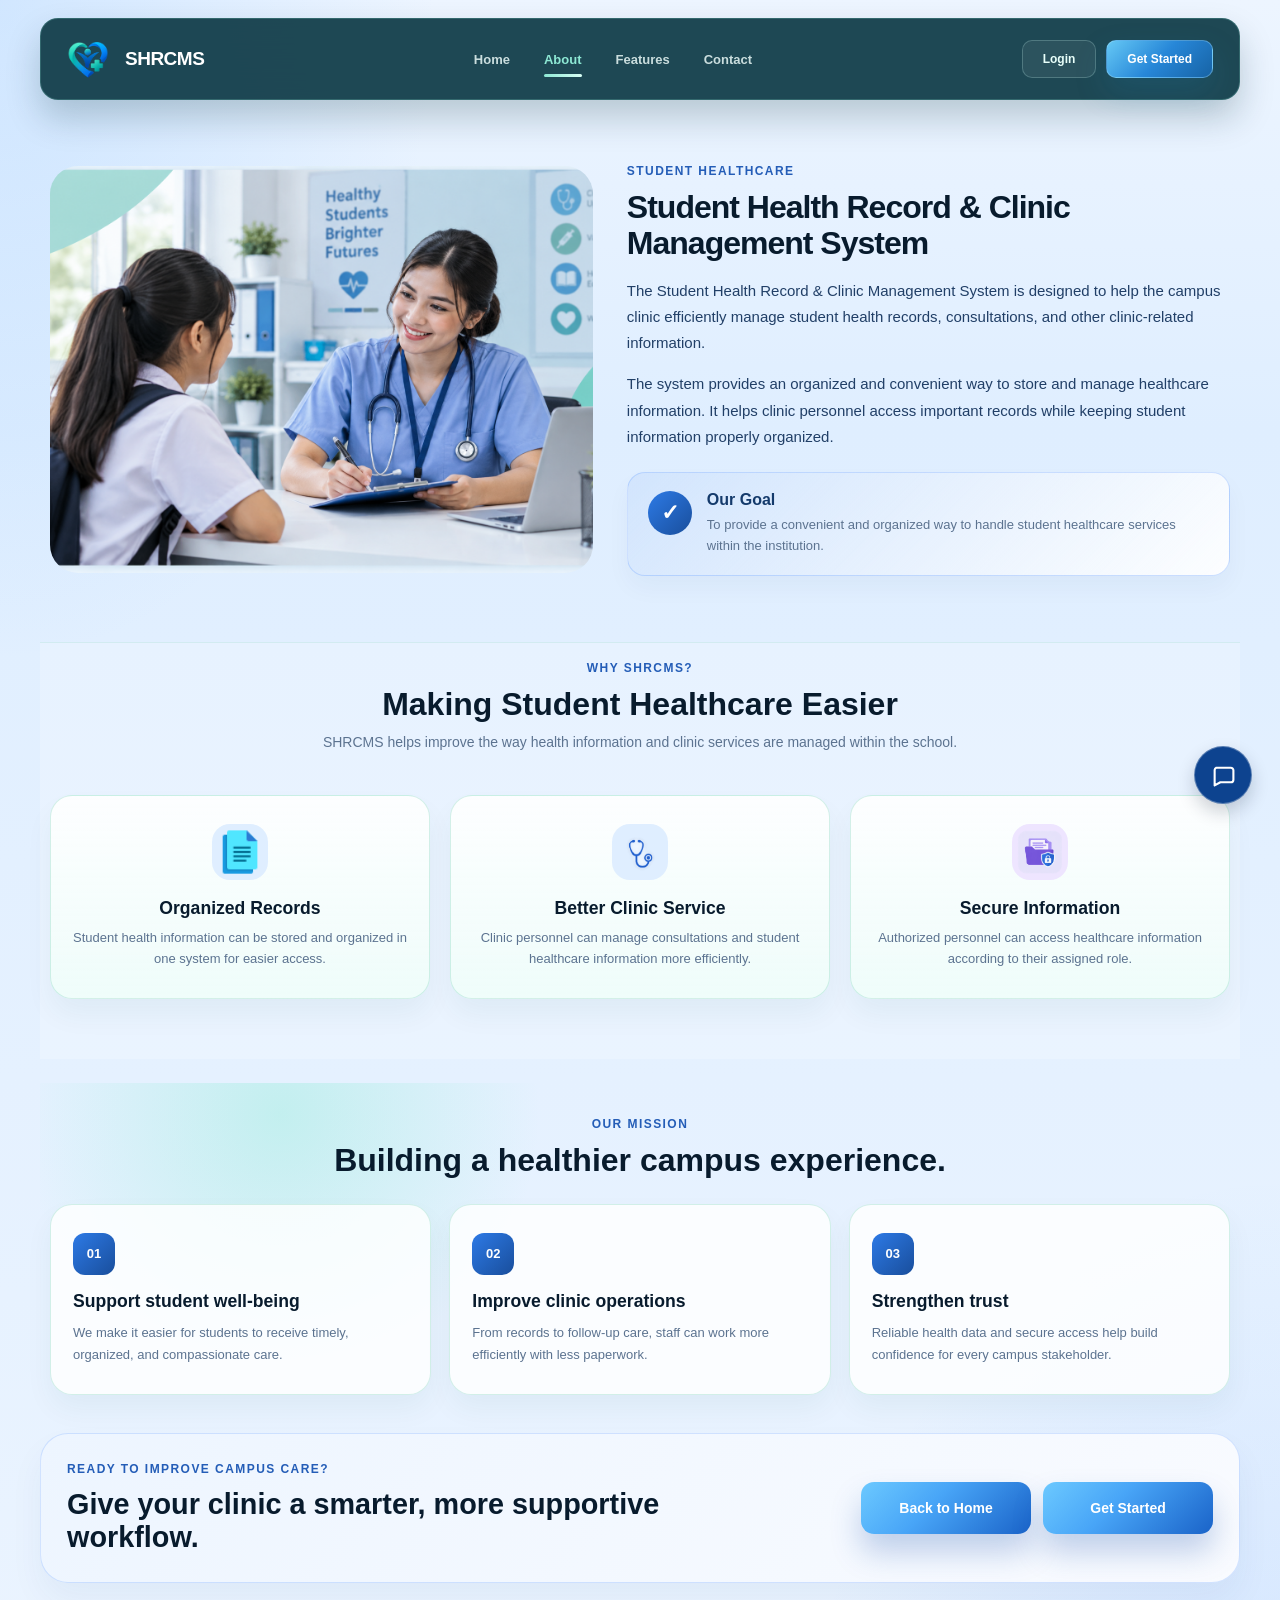
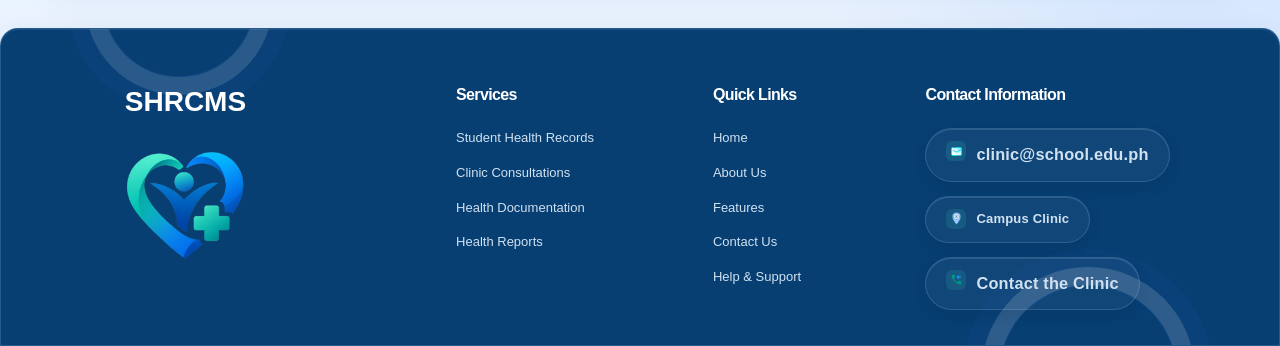
==== html/about.html @ 75ec3ccc "checking" ====
<!DOCTYPE html>
<html lang="en">

<head>
    <meta charset="UTF-8">
    <meta name="viewport" content="width=device-width, initial-scale=1.0">

    <title>About - SHRCMS</title>

    <link rel="stylesheet" href="../css/style.css">
</head>

<body>

    <!-- ================= NAVIGATION ================= -->

    <header class="navbar">

        <div class="logo-area">

            <img src="../image/logo2.png" alt="SHRCMS Logo" class="brand-logo">

            <div class="logo-text">
                <h2>SHRCMS</h2>
            </div>

        </div>


        <nav>

            <a href="index.html">
                Home
            </a>

            <a href="about.html" class="active">
                About
            </a>

            <a href="features.html">
                Features
            </a>

            <a href="contact.html">
                Contact
            </a>

        </nav>


        <div class="nav-buttons">

            <a href="../php/login.php" class="login-btn">Login</a>
            <a href="features.html" class="start-btn">Get Started</a>

        </div>

    </header>


    <!-- ================= ABOUT SECTION ================= -->

    <main class="about-page">

        <!-- ================= ABOUT CONTENT ================= -->

        <section class="about-content">

            <!-- LEFT IMAGE -->

            <div class="about-image">
                <img src="../image/nurse-student.png" alt="Nurse assisting a student">
            </div>


            <!-- RIGHT CONTENT -->

            <div class="about-text">

                <p class="section-label">
                    STUDENT HEALTHCARE
                </p>

                <h2>
                    Student Health Record &
                    Clinic Management System
                </h2>

                <p>
                    The Student Health Record & Clinic Management
                    System is designed to help the campus clinic
                    efficiently manage student health records,
                    consultations, and other
                    clinic-related information.
                </p>

                <p>
                    The system provides an organized and convenient
                    way to store and manage healthcare information.
                    It helps clinic personnel access important
                    records while keeping student information
                    properly organized.
                </p>


                <!-- OUR GOAL -->

                <div class="goal-box">

                    <div class="goal-icon">
                        ✓
                    </div>

                    <div>

                        <h3>
                            Our Goal
                        </h3>

                        <p>
                            To provide a convenient and organized
                            way to handle student healthcare
                            services within the institution.
                        </p>

                    </div>

                </div>

            </div>

        </section>


        <!-- ================= PURPOSE ================= -->

        <section class="purpose-section">

            <div class="purpose-heading">

                <p class="section-label">
                    WHY SHRCMS?
                </p>

                <h2>
                    Making Student Healthcare Easier
                </h2>

                <p>
                    SHRCMS helps improve the way health information
                    and clinic services are managed within the school.
                </p>

            </div>


            <div class="purpose-cards">

                <div class="purpose-card">

                   <div class="purpose-icon green">
    <img src="../image/organized-records.png" alt="Organized Records">
</div>

                    <h3>
                        Organized Records
                    </h3>

                    <p>
                        Student health information can be stored
                        and organized in one system for easier access.
                    </p>

                </div>


                <div class="purpose-card">

                   <div class="purpose-icon blue">
    <img src="../image/stethoscope.png" alt="Stethoscope Icon">
</div>

                    <h3>
                        Better Clinic Service
                    </h3>

                    <p>
                        Clinic personnel can manage consultations
                        and student healthcare information more efficiently.
                    </p>

                </div>


                <div class="purpose-card">

                    <div class="purpose-icon purple">
    <img src="../image/secure-information.png" alt="Secure Information">
</div>

                    <h3>
                        Secure Information
                    </h3>

                    <p>
                        Authorized personnel can access healthcare
                        information according to their assigned role.
                    </p>

                </div>

            </div>

        </section>

        <section class="mission-section">

            <div class="mission-heading">
                <p class="section-label">OUR MISSION</p>
                <h2>Building a healthier campus experience.</h2>
            </div>

            <div class="mission-grid">
                <div class="mission-item">
                    <span>01</span>
                    <h3>Support student well-being</h3>
                    <p>We make it easier for students to receive timely, organized, and compassionate care.</p>
                </div>

                <div class="mission-item">
                    <span>02</span>
                    <h3>Improve clinic operations</h3>
                    <p>From records to follow-up care, staff can work more efficiently with less paperwork.</p>
                </div>

                <div class="mission-item">
                    <span>03</span>
                    <h3>Strengthen trust</h3>
                    <p>Reliable health data and secure access help build confidence for every campus stakeholder.</p>
                </div>
            </div>

        </section>

        <section class="cta-banner">
            <div class="cta-content">
                <p class="section-label">Ready to improve campus care?</p>
                <h2>Give your clinic a smarter, more supportive workflow.</h2>
            </div>

            <div class="cta-actions">
                <a href="index.html" class="primary-btn">Back to Home</a>
                <a href="#" class="primary-btn">Get Started</a>
            </div>
        </section>

    </main>


    <!-- ================= FOOTER ================= -->

    <footer class="site-footer" id="footer">

        <div class="footer-inner">


            <!-- LOGO AND TITLE -->
            <!-- LOGO AND TITLE -->
            <div class="footer-brand">
                <a href="index.html" class="footer-brand-title">
                    <span class="footer-brand-text">
                        <strong>SHRCMS</strong>
                    </span>

                    <img src="../image/logo2.png" alt="SHRCMS Logo" class="footer-brand-logo">
                </a>
            </div>


            <!-- SERVICES -->
            <div class="footer-column">
                <h3>Services</h3>
                <a href="features.html">Student Health Records</a>
                <a href="features.html">Clinic Consultations</a>
                <a href="features.html">Health Documentation</a>
                <a href="features.html">Health Reports</a>
            </div>

            <!-- QUICK LINKS -->
            <div class="footer-column">
                <h3>Quick Links</h3>
                <a href="index.html">Home</a>
                <a href="about.html">About Us</a>
                <a href="features.html">Features</a>
                <a href="contact.html">Contact Us</a>
                <a href="contact.html">Help &amp; Support</a>
            </div>

            <!-- CONTACT INFORMATION -->
            <div class="footer-column footer-contact">
                <h3>Contact Information</h3>

                <p>
                    <span class="footer-contact-icon">
                <img src="../image/email.png" alt="">
            </span>
                    <a href="mailto:clinic@school.edu.ph">
                        clinic@school.edu.ph
                    </a>
                </p>

                <p>
                    <span class="footer-contact-icon">
                <img src="../image/location (2).png" alt="">
            </span>
                    <span>Campus Clinic</span>
                </p>

                <p>
                    <span class="footer-contact-icon">
                <img src="../image/contact.png" alt="">
            </span>
                    <a href="contact.html">Contact the Clinic</a>
                </p>
            </div>

        </div>

    </footer>

    <button class="back-to-top" type="button" aria-label="Back to top" aria-hidden="true" tabindex="-1">
        ↑
    </button>
    <div class="social-float">
        <div class="social-links" id="social-links" aria-hidden="true">
            <a href="https://www.facebook.com/rayj.aledo.1" target="_blank" rel="noopener noreferrer"
                aria-label="Facebook" tabindex="-1">
                <svg viewBox="0 0 24 24" aria-hidden="true"><path d="M13.4 21v-8h2.7l.4-3.1h-3.1v-2c0-.9.3-1.5 1.6-1.5h1.7V3.6c-.3 0-1.3-.1-2.4-.1-2.4 0-4.1 1.5-4.1 4.2v2.3H7.5V13h2.7v8h3.2Z"/></svg>
            </a>
            <a href="https://www.instagram.com/ray_xxyz09/" target="_blank" rel="noopener noreferrer"
                aria-label="Instagram" tabindex="-1">
                <svg viewBox="0 0 24 24" aria-hidden="true"><rect x="3.5" y="3.5" width="17" height="17" rx="5"/><circle cx="12" cy="12" r="4"/><circle class="social-icon-dot" cx="17.7" cy="6.7" r="1"/></svg>
            </a>
            <a href="mailto:rayjaledo60@gmail.com" aria-label="Email" tabindex="-1">
                <svg viewBox="0 0 24 24" aria-hidden="true"><rect x="3" y="5" width="18" height="14" rx="2"/><path d="m4 7 8 6 8-6"/></svg>
            </a>
        </div>
        <button class="social-toggle" type="button" aria-label="Open social links" aria-expanded="false"
            aria-controls="social-links">
            <svg class="social-chat-icon" viewBox="0 0 24 24" aria-hidden="true"><path d="M5 4.5h14a2.5 2.5 0 0 1 2.5 2.5v9a2.5 2.5 0 0 1-2.5 2.5H9l-5.5 3v-15A2.5 2.5 0 0 1 5 4.5Z"/></svg>
            <svg class="social-close-icon" viewBox="0 0 24 24" aria-hidden="true"><path d="m6 6 12 12M18 6 6 18"/></svg>
        </button>
    </div>
    <script src="../js/back-to-top.js" defer></script>

</body>

</html>
---- css/style.css ----
:root {
    --emerald-900: #081b2d;
    --emerald-800: #102f4f;
    --emerald-700: #1b4b87;
    --emerald-600: #2d6fe8;
    --emerald-500: #66b2ff;
    --emerald-100: #edf7ff;
    --emerald-50: #f7fbff;
    --tea-100: #dfeeff;
    --mint-100: #d9eeff;
    --white: #ffffff;
    --soft: #eef7ff;
    --text: #213f67;
    --muted: #5c7390;
    --shadow: 0 28px 70px rgba(7, 18, 32, 0.18);
}

* {
    margin: 0;
    padding: 0;
    box-sizing: border-box;
}

html {
    scroll-behavior: smooth;
}

body {
    font-family: Arial, Helvetica, sans-serif;
    background:
        radial-gradient(ellipse at top left, rgba(120, 185, 255, 0.24), transparent 24%),
        radial-gradient(ellipse at bottom right, rgba(64, 140, 255, 0.18), transparent 28%),
        linear-gradient(180deg, #edf5ff 0%, #dfeeff 22%, #edf5ff 100%);
    color: var(--emerald-900);
}

img {
    max-width: 100%;
    display: block;
}

a {
    text-decoration: none;
}

/* =========================================
   NAVIGATION BAR
========================================= */


.navbar {
    width: min(1200px, calc(100% - 36px));
    height: 82px;
    margin: 18px auto 0;
    display: flex;
    align-items: center;
    justify-content: space-between;
    padding: 0 26px 0 22px;

    /* Updated deep teal header */
    background: rgba(18, 61, 74, 0.94);
    border: 1px solid rgba(141, 232, 212, 0.20);
    border-radius: 18px;
    box-shadow: 0 18px 34px rgba(10, 48, 57, 0.22);

    position: relative;
    z-index: 10;
    backdrop-filter: blur(18px);
}

.logo-area {
    display: flex;
    align-items: center;
    gap: 12px;
}

.logo-icon {
    width: 50px;
    height: 50px;
    object-fit: contain;
    display: block;
    flex-shrink: 0;
    background: transparent;
    border: none;
}

.logo-text h2 {
    font-size: 19px;
    color: var(--white);
    letter-spacing: -0.5px;
}

.logo-text p {
    font-size: 9px;
    line-height: 1.2;
    font-weight: 700;
    color: #BDE9E5;
    letter-spacing: 0.12em;
    text-transform: uppercase;
}

nav {
    display: flex;
    align-items: center;
    gap: 34px;
}

nav a {
    position: relative;
    text-decoration: none;
    color: rgba(240, 255, 252, 0.82);
    font-size: 13px;
    font-weight: 700;
    padding: 10px 0;
    transition: color 0.2s ease;
}

nav a:hover,
nav a.active {
    color: #8DE8D4;
}

nav a.active::after {
    content: "";
    position: absolute;
    left: 0;
    bottom: 0;
    width: 100%;
    height: 3px;
    background: linear-gradient(90deg, #8DE8D4, #D8FFF5);
    border-radius: 10px;
}

.nav-buttons {
    display: flex;
    align-items: center;
    gap: 10px;
}

.login-btn,
.start-btn {
    text-decoration: none;
    padding: 11px 20px;
    border-radius: 10px;
    font-size: 12px;
    font-weight: 700;
    transition: transform 0.2s ease, box-shadow 0.2s ease;
}

.login-btn {
    color: #E8FFFA;
    background: rgba(255, 255, 255, 0.06);
    border: 1px solid rgba(189, 233, 229, 0.25);
}

.start-btn {
    color: var(--white);
    background: linear-gradient(135deg,
            #65C8F5 0%,
            #2787D8 50%,
            #1763A5 100%);
    border: 1px solid rgba(169, 230, 255, 0.35);
    box-shadow: 0 14px 30px rgba(25, 112, 155, 0.25);
}

.login-btn:hover,
.start-btn:hover,
.primary-btn:hover,
.secondary-btn:hover {
    transform: translateY(-1px);
}


/* =========================================
   HERO SECTION
========================================= */

.hero {
    max-width: 1200px;
    min-height: 480px;
    margin: 30px auto 0;
    padding: 0 10px;
    display: flex;
    align-items: stretch;
    position: relative;
    overflow: hidden;
    border-radius: 30px;
    background: linear-gradient(135deg, rgba(10, 39, 58, 0.82), rgba(38, 89, 120, 0.68));
    box-shadow: var(--shadow);
}

.hero-content {
    order: 2;
    width: 58%;
    display: flex;
    flex-direction: column;
    justify-content: center;
    padding: 52px 60px 52px 42px;
    position: relative;
    z-index: 2;
}

.hero::before {
    content: "";
    position: absolute;
    inset: 0;
    background: radial-gradient(circle at 18% 30%, rgba(120, 210, 255, 0.28), transparent 28%);
    pointer-events: none;
}

.clinic-image {
    order: 1;
    width: 42%;
    position: relative;
    display: flex;
    align-items: flex-end;
    justify-content: center;
    overflow: hidden;
    background: linear-gradient(135deg, rgba(120, 169, 255, 0.12), rgba(21, 67, 142, 0.06));
}

.welcome {
    display: inline-flex;
    align-self: flex-start;
    padding: 8px 12px;
    border-radius: 999px;
    background: rgba(127, 199, 255, 0.1);
    border: 1px solid rgba(175, 221, 255, 0.2);
    color: #eaf5ff;
    font-size: 12px;
    font-weight: 700;
    letter-spacing: 0.08em;
    text-transform: uppercase;
    margin-bottom: 14px;
}

.hero h1 {
    color: #ffffff;
    font-size: clamp(2.4rem, 3vw, 4.2rem);
    line-height: 1.02;
    letter-spacing: -1.8px;
    margin-bottom: 20px;
    font-weight: 800;
}

.hero h1 span {
    color: #72d6ff;
}

.description {
    max-width: 620px;
    font-size: 15px;
    line-height: 1.7;
    color: rgba(237, 246, 255, 0.9);
    margin-bottom: 30px;
}

.hero-buttons {
    display: flex;
    align-items: center;
    gap: 16px;
    flex-wrap: wrap;
}

.primary-btn,
.secondary-btn {
    display: inline-flex;
    align-items: center;
    justify-content: center;
    text-decoration: none;
    border-radius: 13px;
    font-size: 14px;
    font-weight: 800;
    transition: transform 0.2s ease, box-shadow 0.2s ease;
}

.primary-btn {
    min-width: 170px;
    min-height: 52px;
    background: linear-gradient(135deg, #6cc9ff 0%, #48a5f7 42%, #1a63c8 100%);
    color: var(--white);
    box-shadow: 0 18px 30px rgba(22, 78, 172, 0.25);
    padding: 0 22px;
}

.call-icon {
    margin-right: 10px;
    font-size: 18px;
}

.secondary-btn {
    min-height: 52px;
    padding: 0 22px;
    color: #eaf4ff;
    background: rgba(255, 255, 255, 0.06);
    border: 1px solid rgba(170, 214, 255, 0.28);
    box-shadow: inset 0 1px 0 rgba(255, 255, 255, 0.06);
}

.clinic-image::before {
    content: "";
    position: absolute;
    inset: 0;
    background: linear-gradient(90deg, rgba(21, 58, 78, 0.18), rgba(21, 58, 78, 0.04));
}

.clinic-image img {
    position: relative;
    z-index: 1;
    width: 110%;
    height: 100%;
    object-fit: cover;
    object-position: center center;
    filter: saturate(1.08) contrast(1.02);
    transform: scale(1.06);
    opacity: 0.92;
}

/* =========================================
   STATS PANEL
========================================= */

.stats-panel {
    max-width: 1200px;
    margin: 28px auto 0;
    display: grid;
    grid-template-columns: repeat(4, minmax(0, 1fr));
    gap: 18px;
    padding: 0 10px;
}

.stat-item {
    display: flex;
    flex-direction: column;
    align-items: center;
    justify-content: center;
    gap: 6px;
    min-height: 110px;
    padding: 18px 12px;
    background: rgba(255, 255, 255, 0.75);
    border: 1px solid rgba(120, 203, 183, 0.34);
    border-radius: 20px;
    box-shadow: 0 10px 28px rgba(8, 91, 79, 0.04);
}

.stat-item strong {
    font-size: 1.7rem;
    color: var(--emerald-900);
}

.stat-item span {
    font-size: 12px;
    color: var(--muted);
    font-weight: 700;
    letter-spacing: 0.08em;
    text-transform: uppercase;
}

/* =========================================
   QUICK FEATURES
========================================= */

.quick-features {
    max-width: 1200px;
    margin: 30px auto 0;
    min-height: 100px;
    display: flex;
    align-items: center;
    justify-content: center;
    gap: 56px;
    padding: 24px 32px;
    background: rgba(255, 255, 255, 0.76);
    box-shadow: 0 18px 32px rgba(13, 42, 76, 0.08);
    border-radius: 22px;
    border: 1px solid rgba(130, 180, 255, 0.24);
    position: relative;
    z-index: 5;
    backdrop-filter: blur(12px);
}

.quick-item {
    display: flex;
    align-items: center;
    gap: 12px;
    min-width: 170px;
}

.quick-icon {
    width: 52px;
    height: 52px;
    display: flex;
    align-items: center;
    justify-content: center;
    border-radius: 50%;
    font-size: 22px;
    box-shadow: inset 0 0 0 1px rgba(12, 123, 100, 0.06);
}

.quick-icon.green {
    background: #dfeeff;
    color: #1d5db5;
}

.quick-icon.mint {
    background: #dfeeff;
    color: #2b6fd8;
}

.quick-icon.orange {
    background: #fff0df;
    color: #f07c36;
}

.quick-icon.purple {
    background: #eee5ff;
    color: #7952d6;
}

.quick-item h3 {
    font-size: 12px;
    color: #173d6f;
    margin-bottom: 2px;
}

.quick-item p {
    font-size: 10px;
    color: #5a708c;
}

/* =========================================
   FEATURE SHOWCASE
========================================= */

.feature-showcase {
    max-width: 1200px;
    margin: 52px auto 0;
    padding: 28px 10px 0;
    display: grid;
    grid-template-columns: 1.1fr 1.7fr;
    gap: 28px;
    align-items: center;
}

.feature-intro {
    padding: 10px 14px 10px 0;
}

.small-title {
    color: #1f5fb6;
    font-size: 12px;
    font-weight: 800;
    letter-spacing: 0.1em;
    text-transform: uppercase;
    margin-bottom: 12px;
}

.feature-intro h2,
.info-section h2 {
    font-size: clamp(2rem, 2.2vw, 3rem);
    line-height: 1.08;
    color: var(--emerald-900);
    margin-bottom: 14px;
}

.feature-intro p:last-child,
.info-copy p:last-child {
    max-width: 520px;
    font-size: 14px;
    line-height: 1.7;
    color: #45607d;
}

.feature-grid {
    display: grid;
    grid-template-columns: repeat(3, minmax(0, 1fr));
    gap: 18px;
}

.feature-card {
    background: linear-gradient(180deg, rgba(255, 255, 255, 0.82), rgba(240, 247, 255, 0.88));
    border: 1px solid rgba(140, 185, 255, 0.3);
    border-radius: 22px;
    padding: 22px 18px;
    box-shadow: 0 18px 32px rgba(15, 48, 94, 0.08);
    backdrop-filter: blur(10px);
}

.feature-icon {
    width: 54px;
    height: 54px;
    display: inline-flex;
    align-items: center;
    justify-content: center;
    border-radius: 16px;
    font-size: 22px;
    font-weight: 800;
    margin-bottom: 18px;
}

.feature-icon.green {
    background: #dfeeff;
    color: #1d5db5;
}

.feature-icon.mint {
    background: #dfeeff;
    color: #2b6fd8;
}

.feature-icon.coral {
    background: #fff0df;
    color: #f07c36;
}

.feature-card h3 {
    font-size: 1.15rem;
    color: var(--emerald-900);
    margin-bottom: 8px;
}

.feature-card p {
    font-size: 13px;
    line-height: 1.6;
    color: var(--muted);
}

/* =========================================
   INFORMATION SECTION
========================================= */

.info-section {
    max-width: 1200px;
    margin: 54px auto 0;
    padding: 34px 10px 10px;
    display: grid;
    grid-template-columns: 1.1fr 0.9fr;
    gap: 24px;
    align-items: center;
    background: linear-gradient(135deg, rgba(8, 27, 45, 0.95), rgba(22, 59, 109, 0.92));
    border-radius: 28px;
    border: 1px solid rgba(143, 186, 255, 0.2);
    box-shadow: 0 22px 42px rgba(7, 26, 45, 0.18);
}

.info-copy {
    padding: 18px 16px 30px 20px;
}

.info-panel {
    display: grid;
    grid-template-columns: repeat(2, minmax(0, 1fr));
    gap: 18px;
    padding: 18px 20px 30px 0;
}

.info-card {
    display: flex;
    flex-direction: column;
    gap: 8px;
    padding: 22px 18px;
    background: rgba(255, 255, 255, 0.06);
    border: 1px solid rgba(159, 204, 255, 0.16);
    border-radius: 20px;
    box-shadow: 0 10px 24px rgba(7, 26, 45, 0.12);
}

.info-card.accent {
    background: linear-gradient(135deg, rgba(121, 192, 255, 0.12), rgba(255, 255, 255, 0.04));
}

.label {
    font-size: 11px;
    font-weight: 800;
    letter-spacing: 0.1em;
    text-transform: uppercase;
    color: var(--emerald-700);
}

.info-card strong {
    font-size: clamp(1.6rem, 2vw, 2.5rem);
    color: var(--emerald-900);
}

.info-card small {
    font-size: 12px;
    color: var(--muted);
}

/* =========================================
   FOOTER
========================================= */

footer {
    width: min(1200px, calc(100% - 36px));
    margin: 36px auto 18px;
    padding: 28px 24px;
    display: flex;
    align-items: center;
    justify-content: center;
    min-height: 116px;
    position: relative;
    isolation: isolate;
    overflow: hidden;
    background:
        radial-gradient(ellipse at 12% 0%, rgba(255, 255, 255, 0.1), transparent 38%),
        radial-gradient(ellipse at 88% 100%, rgba(108, 194, 255, 0.12), transparent 42%),
        linear-gradient(135deg, rgba(7, 26, 45, 0.96), rgba(16, 45, 79, 0.96));
    color: var(--white);
    border: 1px solid rgba(157, 198, 255, 0.2);
    border-radius: 24px;
    box-shadow: 0 16px 34px rgba(7, 26, 45, 0.18), inset 0 1px 0 rgba(255, 255, 255, 0.08);
}

footer::before,
footer::after {
    content: "";
    position: absolute;
    z-index: -1;
    width: 150px;
    aspect-ratio: 1;
    border: 1px solid rgba(44, 106, 204, 0.14);
    border-radius: 50%;
    pointer-events: none;
}

footer::before {
    top: -104px;
    left: 8%;
    box-shadow: 0 0 0 18px rgba(255, 255, 255, 0.13), 0 0 0 36px rgba(44, 106, 204, 0.05);
}

footer::after {
    right: 8%;
    bottom: -118px;
    width: 176px;
    box-shadow: 0 0 0 18px rgba(255, 255, 255, 0.15), 0 0 0 36px rgba(44, 106, 204, 0.06);
}

footer p {
    position: relative;
    z-index: 1;
    padding: 12px 20px;
    border: 1px solid rgba(170, 214, 255, 0.18);
    border-radius: 999px;
    background: rgba(255, 255, 255, 0.04);
    box-shadow: 0 5px 14px rgba(7, 26, 45, 0.12), inset 0 1px 0 rgba(255, 255, 255, 0.12);
    font-size: 12px;
    font-weight: 700;
    letter-spacing: 0.015em;
    color: #dfeeff;
    margin: 0;
    text-align: center;
}

/* =========================================
   RESPONSIVE DESIGN
========================================= */

@media (max-width: 1000px) {
    .navbar {
        width: min(100% - 24px, 1200px);
        padding: 0 20px;
    }

    nav {
        gap: 18px;
    }

    .hero-content {
        padding-left: 30px;
    }

    .feature-showcase,
    .info-section {
        grid-template-columns: 1fr;
    }

    .feature-grid {
        grid-template-columns: repeat(3, minmax(0, 1fr));
    }

    .quick-features {
        gap: 24px;
        flex-wrap: wrap;
    }
}

@media (max-width: 760px) {
    .navbar {
        height: auto;
        padding: 16px 18px;
        flex-wrap: wrap;
        gap: 14px;
        border-radius: 16px;
    }

    nav {
        order: 3;
        width: 100%;
        justify-content: center;
        padding-top: 4px;
    }

    .hero {
        flex-direction: column;
        border-radius: 22px;
    }

    .hero-content,
    .clinic-image {
        width: 100%;
    }

    .hero-content {
        padding: 46px 24px 20px;
    }

    .clinic-image {
        min-height: 300px;
    }

    .stats-panel {
        grid-template-columns: repeat(2, minmax(0, 1fr));
    }

    .feature-grid {
        grid-template-columns: 1fr;
    }

    .info-panel {
        grid-template-columns: 1fr;
        padding-right: 18px;
    }

    footer {
        width: calc(100% - 28px);
        min-height: 96px;
        padding: 24px 18px;
        border-radius: 20px;
    }

    footer p {
        padding: 11px 15px;
        font-size: 11px;
    }
}

@media (max-width: 500px) {
    .nav-buttons {
        display: none;
    }

    nav {
        gap: 14px;
    }

    nav a {
        font-size: 11px;
    }

    .hero h1 {
        font-size: 2.2rem;
    }

    .description {
        font-size: 13px;
    }

    .quick-features {
        justify-content: flex-start;
        padding: 20px 18px;
    }

    .quick-item {
        width: 100%;
    }

    .stats-panel {
        grid-template-columns: 1fr;
    }

    .clinic-image {
        min-height: 250px;
    }
}

/* =========================================
   ABOUT PAGE
========================================= */

.about-page {
    background: transparent;
}

/* =========================================
   ABOUT HERO
========================================= */

.about-hero {
    max-width: 1200px;
    margin: 30px auto 0;
    padding: 52px 24px 40px;
    display: flex;
    align-items: center;
    justify-content: center;
    text-align: center;
    background: linear-gradient(135deg, #f2f7ff 0%, #e7f0ff 30%, #e0eeff 100%);
    border-radius: 30px;
    box-shadow: var(--shadow);
}

.about-title {
    max-width: 760px;
    padding: 0 18px;
}

.about-label,
.section-label {
    color: #245db7;
    font-size: 12px;
    font-weight: 800;
    letter-spacing: 0.12em;
    text-transform: uppercase;
    margin-bottom: 12px;
}

.about-title h1 {
    color: var(--emerald-900);
    font-size: clamp(2.2rem, 3vw, 3.6rem);
    line-height: 1.08;
    letter-spacing: -1.2px;
    margin-bottom: 12px;
}

.about-title>p:last-child {
    max-width: 620px;
    margin: 0 auto;
    color: var(--text);
    font-size: 15px;
    line-height: 1.7;
}

/* =========================================
   ABOUT CONTENT
========================================= */

.about-content {
    max-width: 1200px;
    margin: 34px auto 0;
    padding: 20px 10px 0;
    display: grid;
    grid-template-columns: minmax(0, 0.9fr) minmax(0, 1fr);
    gap: 34px;
    align-items: center;
}

/* =========================================
   ABOUT IMAGE
========================================= */

.about-image {
    position: relative;
    overflow: hidden;
    aspect-ratio: 4 / 3;
    border-radius: 28px;
    background: transparent;
}

.about-image img {
    width: 100%;
    height: 100%;
    object-fit: cover;
    display: block;
}


/* =========================================
   ABOUT TEXT
========================================= */

.about-text {
    padding: 10px 0;
}

.about-text h2 {
    color: var(--emerald-900);
    font-size: clamp(2rem, 2.4vw, 3rem);
    line-height: 1.12;
    letter-spacing: -1px;
    margin-bottom: 16px;
}

.about-text>p:not(.section-label) {
    color: var(--text);
    font-size: 15px;
    line-height: 1.75;
    margin-bottom: 15px;
}

/* =========================================
   GOAL BOX
========================================= */

.goal-box {
    margin-top: 22px;
    padding: 18px 20px;
    display: flex;
    align-items: flex-start;
    gap: 15px;
    background: linear-gradient(135deg, rgba(53, 122, 230, 0.08), rgba(255, 255, 255, 0.9));
    border: 1px solid rgba(120, 169, 255, 0.35);
    border-radius: 18px;
    box-shadow: 0 12px 24px rgba(21, 54, 102, 0.04);
}

.goal-icon {
    width: 44px;
    height: 44px;
    flex-shrink: 0;
    display: flex;
    align-items: center;
    justify-content: center;
    border-radius: 50%;
    background: linear-gradient(135deg, #2d7ae6, #194e9c);
    color: white;
    font-size: 22px;
    font-weight: 800;
}

.goal-box h3 {
    color: #143a6b;
    font-size: 16px;
    margin-bottom: 6px;
}

.goal-box p {
    color: var(--muted);
    font-size: 13px;
    line-height: 1.6;
}

/* =========================================
   PURPOSE SECTION
========================================= */

.purpose-section {
    max-width: 1200px;
    margin: 56px auto 0;
    padding: 18px 10px 60px;
    background: rgba(255, 255, 255, 0.2);
    border-top: 1px solid rgba(125, 205, 186, 0.2);
}

.purpose-heading {
    text-align: center;
    max-width: 720px;
    margin: 0 auto 40px;
}

.purpose-heading h2 {
    color: var(--emerald-900);
    font-size: clamp(2rem, 2.2vw, 3rem);
    line-height: 1.08;
    margin-bottom: 10px;
}

.purpose-heading>p:last-child {
    color: var(--muted);
    font-size: 14px;
    line-height: 1.7;
}

/* =========================================
   PURPOSE CARDS
========================================= */

.purpose-cards {
    max-width: 1200px;
    margin: 0 auto;
    display: grid;
    grid-template-columns: repeat(3, minmax(0, 1fr));
    gap: 20px;
}

.purpose-card {
    padding: 28px 22px;
    text-align: center;
    background: linear-gradient(180deg, rgba(255, 255, 255, 0.9), rgba(240, 255, 249, 0.8));
    border: 1px solid rgba(133, 212, 190, 0.35);
    border-radius: 22px;
    box-shadow: 0 16px 28px rgba(17, 82, 70, 0.05);
    transition: transform 0.2s ease, box-shadow 0.2s ease;
}

.purpose-card:hover {
    transform: translateY(-5px);
    box-shadow: 0 18px 30px rgba(17, 82, 70, 0.08);
}

.purpose-icon {
    width: 56px;
    height: 56px;
    margin: 0 auto 18px;
    display: flex;
    align-items: center;
    justify-content: center;
    border-radius: 18px;
    font-size: 23px;
}
.feature-showcase .feature-icon img,
.purpose-icon img,
.quick-icon img {
    width: 52px;
    height: 52px;
    object-fit: contain;
}
.purpose-icon.green {
    background: #dfeeff;
    color: #1d5db5;
}

.purpose-icon.blue {
    background: #dfeeff;
    color: #2b6fd8;
}

.purpose-icon.purple {
    background: #eee5ff;
    color: #7952d6;
}

.purpose-card h3 {
    color: var(--emerald-900);
    font-size: 1.1rem;
    margin-bottom: 9px;
}

.purpose-card p {
    color: var(--muted);
    font-size: 13px;
    line-height: 1.6;
}

/* =========================================
   MISSION SECTION
========================================= */

.mission-section {
    max-width: 1200px;
    margin: 24px auto 0;
    padding: 34px 10px 0;
    position: relative;
}

.mission-section::before {
    content: "";
    position: absolute;
    inset: 0;
    background: radial-gradient(circle at 20% 10%, rgba(115, 234, 202, 0.3), transparent 26%);
    pointer-events: none;
    z-index: 0;
}

.mission-heading,
.mission-grid,
.cta-banner {
    position: relative;
    z-index: 1;
}

.mission-heading {
    text-align: center;
    max-width: 700px;
    margin: 0 auto 26px;
}

.mission-heading h2 {
    color: var(--emerald-900);
    font-size: clamp(2rem, 2.2vw, 2.8rem);
    line-height: 1.1;
}

.mission-grid {
    display: grid;
    grid-template-columns: repeat(3, minmax(0, 1fr));
    gap: 18px;
}

.mission-item {
    background: rgba(255, 255, 255, 0.82);
    border: 1px solid rgba(133, 212, 190, 0.35);
    border-radius: 22px;
    padding: 28px 22px;
    box-shadow: 0 14px 28px rgba(17, 82, 70, 0.05);
}

.mission-item span {
    display: inline-flex;
    align-items: center;
    justify-content: center;
    width: 42px;
    height: 42px;
    border-radius: 12px;
    background: linear-gradient(135deg, #2d7ae6, #194e9c);
    color: #fff;
    font-size: 13px;
    font-weight: 800;
    margin-bottom: 16px;
}

.mission-item h3 {
    color: var(--emerald-900);
    font-size: 1.1rem;
    margin-bottom: 10px;
}

.mission-item p {
    color: var(--muted);
    font-size: 13px;
    line-height: 1.7;
}

/* =========================================
   CTA BANNER
========================================= */

.cta-banner {
    max-width: 1200px;
    margin: 38px auto 0;
    padding: 28px 26px;
    display: flex;
    align-items: center;
    justify-content: space-between;
    gap: 22px;
    background: linear-gradient(135deg, #edf5ff 0%, #f9fbff 100%);
    border: 1px solid rgba(120, 169, 255, 0.3);
    border-radius: 28px;
    box-shadow: 0 18px 34px rgba(24, 61, 112, 0.05);
}

.cta-content {
    max-width: 620px;
}

.cta-content h2 {
    color: var(--emerald-900);
    font-size: clamp(1.8rem, 2vw, 2.5rem);
    line-height: 1.15;
}

.cta-actions {
    display: flex;
    align-items: center;
    gap: 12px;
    flex-wrap: wrap;
}

/* =========================================
   ABOUT RESPONSIVE
========================================= */

@media (max-width: 800px) {
    .about-hero {
        margin-top: 18px;
        padding-top: 36px;
    }

    .about-title {
        padding: 0 18px;
    }

    .about-content {
        grid-template-columns: 1fr;
        padding: 26px 18px 0;
    }

    .about-image {
        min-height: 330px;
    }

    .purpose-cards,
    .mission-grid {
        grid-template-columns: 1fr;
    }

    .cta-banner {
        flex-direction: column;
        align-items: flex-start;
    }
}

@media (max-width: 500px) {
    .about-hero {
        border-radius: 22px;
        padding: 30px 16px 12px;
    }

    .about-title h1 {
        font-size: 2.2rem;
    }


    .cta-banner {
        padding: 24px 18px;
    }

    .cta-actions {
        width: 100%;
    }

    .cta-actions .primary-btn,
    .cta-actions .secondary-btn {
        width: 100%;
    }
}

/* =========================================
   FEATURES PAGE
========================================= */

.features-page {
    background: transparent;
    min-height: 100vh;
}

/* =========================================
   FEATURES HEADER
========================================= */

.features-header {
    max-width: 1200px;
    margin: 30px auto 0;
    text-align: center;
    padding: 52px 20px 32px;
    background:
        radial-gradient(ellipse at 82% 18%, rgba(64, 157, 174, 0.24), transparent 38%),
        linear-gradient(115deg, #0b3546 0%, #155766 58%, #0d3c4d 100%);
    border: 1px solid rgba(141, 232, 212, 0.2);
    border-radius: 30px;
    box-shadow: var(--shadow);
}

.features-label {
    color: #245db7;
    font-size: 12px;
    font-weight: 800;
    letter-spacing: 0.12em;
    text-transform: uppercase;
    margin-bottom: 12px;
}

.features-header h1 {
    color: var(--white);
    font-size: clamp(2.2rem, 3vw, 3.6rem);
    line-height: 1.08;
    letter-spacing: -1.2px;
    margin-bottom: 12px;
}

.features-header>p:last-child {
    color: #e2edff;
    font-size: 15px;
    line-height: 1.7;
    max-width: 600px;
    margin: auto;
}

.back-to-top {
    position: fixed;
    right: 28px;
    bottom: 28px;
    z-index: 20;
    width: 50px;
    height: 50px;
    display: flex;
    align-items: center;
    justify-content: center;
    color: var(--white);
    background: #123d7c;
    border: 1px solid rgba(255, 255, 255, 0.28);
    border-radius: 50%;
    box-shadow: 0 8px 20px rgba(8, 27, 45, 0.24);
    font: inherit;
    font-size: 25px;
    line-height: 1;
    cursor: pointer;
    opacity: 0;
    visibility: hidden;
    pointer-events: none;
    transform: translateY(8px);
    transition: opacity 0.2s ease, transform 0.2s ease, visibility 0.2s ease,
        background-color 0.2s ease;
}

.back-to-top.is-visible {
    opacity: 1;
    visibility: visible;
    pointer-events: auto;
    transform: translateY(0);
}

.back-to-top:hover {
    background: #0b3546;
}

.back-to-top:focus-visible {
    outline: 3px solid rgba(45, 111, 232, 0.45);
    outline-offset: 3px;
}

.social-float {
    position: fixed;
    right: 28px;
    bottom: 96px;
    z-index: 21;
}

.social-toggle,
.social-links a {
    display: flex;
    align-items: center;
    justify-content: center;
    color: var(--white);
    background: #0d438f;
    border: 1px solid rgba(255, 255, 255, 0.3);
    border-radius: 50%;
    box-shadow: 0 8px 18px rgba(8, 27, 45, 0.2);
}

.social-toggle {
    width: 58px;
    height: 58px;
    cursor: pointer;
    transition: background-color 0.2s ease, transform 0.2s ease;
}

.social-toggle:hover,
.social-links a:hover {
    background: #0b3546;
    transform: translateY(-2px);
}

.social-toggle svg {
    width: 25px;
    height: 25px;
    fill: none;
    stroke: currentColor;
    stroke-linecap: round;
    stroke-linejoin: round;
    stroke-width: 2;
}

.social-toggle .social-chat-icon path {
    fill: none;
}

.social-toggle .social-close-icon {
    display: none;
}

.social-float.is-open .social-chat-icon {
    display: none;
}

.social-float.is-open .social-close-icon {
    display: block;
}

.social-links {
    position: absolute;
    right: 3px;
    bottom: calc(100% + 12px);
    display: flex;
    flex-direction: column;
    gap: 12px;
    opacity: 0;
    visibility: hidden;
    pointer-events: none;
    transform: translateY(8px);
    transition: opacity 0.2s ease, transform 0.2s ease, visibility 0.2s ease;
}

.social-float.is-open .social-links {
    opacity: 1;
    visibility: visible;
    pointer-events: auto;
    transform: translateY(0);
}

.social-links a {
    width: 48px;
    height: 48px;
    transition: background-color 0.2s ease, transform 0.2s ease;
}

.social-links svg {
    width: 23px;
    height: 23px;
    fill: none;
    stroke: currentColor;
    stroke-linecap: round;
    stroke-linejoin: round;
    stroke-width: 1.8;
}

.social-links a:first-child svg {
    fill: currentColor;
    stroke: none;
}

.social-links .social-icon-dot {
    fill: currentColor;
    stroke: none;
}

.social-toggle:focus-visible,
.social-links a:focus-visible {
    outline: 3px solid rgba(45, 111, 232, 0.45);
    outline-offset: 3px;
}

/* =========================================
   FEATURES GRID
========================================= */

.features-grid {
    max-width: 1200px;
    margin: 34px auto 0;
    padding: 0 10px;
    display: grid;
    grid-template-columns: repeat(6, minmax(0, 1fr));
    gap: 18px;
}

.features-grid > .feature-card {
    grid-column: span 2;
}

.features-grid > .feature-card:nth-last-child(2) {
    grid-column: 2 / span 2;
}

.features-grid > .feature-card:last-child {
    grid-column: 4 / span 2;
}

/* =========================================
   FEATURE CARD
========================================= */

.features-page .feature-card {
    min-height: 175px;
    display: flex;
    align-items: flex-start;
    gap: 18px;
    padding: 25px 22px;
    background: linear-gradient(180deg, rgba(255, 255, 255, 0.9), rgba(240, 255, 249, 0.8));
    border: 1px solid rgba(133, 212, 190, 0.35);
    border-radius: 22px;
    box-shadow: 0 16px 28px rgba(17, 82, 70, 0.05);
    transition: transform 0.2s ease, box-shadow 0.2s ease;
}

.features-page .feature-card:hover {
    transform: translateY(-5px);
    box-shadow: 0 18px 30px rgba(17, 82, 70, 0.08);
}

/* =========================================
   FEATURE ICON
========================================= */

.features-page .feature-icon {
    width: 58px;
    height: 58px;
    min-width: 58px;
    display: flex;
    align-items: center;
    justify-content: center;
    border-radius: 18px;
    font-size: 24px;
    border: 1px solid transparent;
}

.feature-icon.green {
    background: #dfeeff;
    color: #1d5db5;
    border-color: rgba(29, 93, 181, 0.22);
}

.feature-icon.teal {
    background: #dfeeff;
    color: #2b6fd8;
    border-color: rgba(43, 111, 216, 0.22);
}

.feature-icon.orange {
    background: #fff0df;
    color: #ed7132;
    border-color: rgba(237, 113, 50, 0.24);
}

.feature-icon.pink {
    background: #ffe5ea;
    color: #e64d6b;
    border-color: rgba(230, 77, 107, 0.22);
}

.feature-icon.blue {
    background: #e0f2ff;
    color: #1d5db5;
    border-color: rgba(29, 93, 181, 0.22);
}

.feature-icon.purple {
    background: #eee5ff;
    color: #7952d6;
    border-color: rgba(121, 82, 214, 0.22);
}

/* =========================================
   FEATURE CONTENT
========================================= */

.features-page .feature-content h2 {
    color: var(--emerald-900);
    font-size: 1.1rem;
    margin-bottom: 9px;
}

.features-page .feature-content p {
    color: var(--muted);
    font-size: 13px;
    line-height: 1.7;
}

/* =========================================
   ADDITIONAL FEATURES
========================================= */

.additional-features {
    max-width: 1200px;
    margin: 58px auto 0;
    padding: 30px 10px 60px;
    background: rgba(255, 255, 255, 0.2);
    border-top: 1px solid rgba(125, 205, 186, 0.2);
}

.additional-heading {
    max-width: 720px;
    margin: 0 auto 40px;
    text-align: center;
}

.additional-heading h2 {
    color: var(--emerald-900);
    font-size: clamp(2rem, 2.2vw, 2.8rem);
    line-height: 1.1;
    margin-bottom: 10px;
}

.additional-heading>p:last-child {
    color: var(--muted);
    font-size: 14px;
    line-height: 1.7;
}

/* =========================================
   ADDITIONAL CARDS
========================================= */

.additional-grid {
    max-width: 1200px;
    margin: auto;
    display: grid;
    grid-template-columns: repeat(3, minmax(0, 1fr));
    gap: 20px;
}

.additional-card {
    padding: 28px;
    background: linear-gradient(180deg, rgba(255, 255, 255, 0.9), rgba(240, 255, 249, 0.8));
    border: 1px solid rgba(133, 212, 190, 0.35);
    border-radius: 22px;
    box-shadow: 0 16px 28px rgba(17, 82, 70, 0.05);
}

.additional-card span {
    display: inline-flex;
    align-items: center;
    justify-content: center;
    width: 38px;
    height: 38px;
    margin-bottom: 15px;
    border-radius: 50%;
    background: linear-gradient(135deg, #2d7ae6, #194e9c);
    color: #fff;
    font-size: 11px;
    font-weight: 800;
}

.additional-card h3 {
    color: var(--emerald-900);
    font-size: 1.1rem;
    margin-bottom: 8px;
}

.additional-card p {
    color: var(--muted);
    font-size: 13px;
    line-height: 1.7;
}

/* =========================================
   FEATURES RESPONSIVE
========================================= */

@media (max-width: 900px) {
    .features-grid {
        grid-template-columns: repeat(2, 1fr);
    }

    .additional-grid {
        grid-template-columns: 1fr;
    }
}

@media (max-width: 600px) {
    .features-header {
        border-radius: 22px;
        padding: 38px 18px 26px;
    }

    .features-header h1 {
        font-size: 2.2rem;
    }

    .features-grid {
        grid-template-columns: 1fr;
        padding: 20px 18px 0;
    }

    .features-grid > .feature-card,
    .features-grid > .feature-card:nth-last-child(2),
    .features-grid > .feature-card:last-child {
        grid-column: 1;
    }

    .feature-card {
        min-height: auto;
    }

    .additional-features {
        padding: 30px 18px 50px;
    }
}

/* =========================================
   CONTACT PAGE
========================================= */

.contact-page {
    width: min(1200px, calc(100% - 36px));
    margin: 30px auto 70px;
}

.contact-label {
    color: var(--emerald-600);
    font-size: 12px;
    font-weight: 800;
    letter-spacing: 0.12em;
    text-transform: uppercase;
    margin-bottom: 12px;
}

.contact-layout {
    display: grid;
    grid-template-columns: repeat(2, minmax(0, 1fr));
    gap: 28px;
    align-items: stretch;
    padding: 0;
}

.contact-details {
    padding: 30px;
    background: linear-gradient(145deg, #e8f3ff, #e8f8f5);
    border: 1px solid rgba(45, 111, 232, 0.12);
    border-radius: 24px;
    box-shadow: 0 16px 32px rgba(15, 48, 94, 0.06);
}

.contact-details h2,
.contact-form h2 {
    color: var(--emerald-900);
    font-size: clamp(1.7rem, 2.2vw, 2.3rem);
    letter-spacing: -0.6px;
    margin-bottom: 12px;
}

.contact-intro,
.contact-info-card p {
    color: var(--muted);
    font-size: 14px;
    line-height: 1.7;
}

.contact-intro {
    margin-bottom: 25px;
}

.contact-info-card {
    display: flex;
    align-items: flex-start;
    gap: 16px;
    padding: 18px 0;
    border-bottom: 1px solid rgba(45, 111, 232, 0.16);
}

.contact-info-card:last-child {
    border-bottom: 0;
}

.contact-info-icon {
    display: flex;
    flex: 0 0 46px;
    height: 46px;
    align-items: center;
    justify-content: center;
    color: var(--emerald-700);
    background: var(--emerald-100);
    border: 1px solid rgba(45, 111, 232, 0.12);
    border-radius: 15px;
    font-size: 21px;
}

.contact-info-card h3 {
    color: var(--emerald-900);
    font-size: 15px;
    margin: 2px 0 5px;
}

.contact-form {
    max-width: 820px;
    margin: 30px auto 0;
    display: flex;
    flex-direction: column;
    padding: 32px;
    background: rgba(255, 255, 255, 0.88);
    border: 1px solid rgba(111, 196, 176, 0.38);
    border-radius: 24px;
    box-shadow: 0 18px 38px rgba(15, 82, 72, 0.08);
}

.clinic-card {
    overflow: hidden;
    align-self: start;
    padding: 12px;
    background: #fff;
    border: 1px solid rgba(45, 111, 232, 0.14);
    border-radius: 24px;
    box-shadow: 0 18px 38px rgba(15, 48, 94, 0.09);
}

.clinic-card-photo {
    position: relative;
    aspect-ratio: 3 / 2;
    display: flex;
    align-items: center;
    justify-content: center;
    padding: 20px;
    color: #45658d;
    background: linear-gradient(135deg, #e8f3ff, #dff2f2);
    border: 1px dashed rgba(45, 111, 232, 0.35);
    border-radius: 16px;
    font-size: 14px;
    text-align: center;
}

.clinic-card-photo img {
    position: absolute;
    inset: 0;
    width: 100%;
    height: 100%;
    display: block;
    object-fit: cover;
    border-radius: inherit;
}

.clinic-card-content {
    padding: 24px 18px 20px;
    color: var(--text);
    text-align: center;
}

.clinic-card-content h2 {
    margin-bottom: 10px;
    color: var(--emerald-700);
    font-size: 1.35rem;
}

.clinic-card-location,
.clinic-card-content>p:last-child {
    color: var(--muted);
    font-size: 14px;
    line-height: 1.7;
}

.clinic-card-content h3 {
    margin: 22px 0 8px;
    color: var(--emerald-900);
    font-size: 13px;
    letter-spacing: 0.04em;
}

.clinic-directions {
    display: inline-flex;
    align-items: center;
    justify-content: center;
    margin-top: 24px;
    padding: 11px 24px;
    color: var(--white);
    background: #194e9c;
    border-radius: 10px;
    box-shadow: 0 8px 16px rgba(29, 87, 183, 0.16);
    font-size: 14px;
    font-weight: 700;
    transition: background-color 0.2s ease, transform 0.2s ease, box-shadow 0.2s ease;
}

.clinic-directions:hover {
    background: #123d7c;
    box-shadow: 0 10px 20px rgba(29, 87, 183, 0.22);
    transform: translateY(-1px);
}

.clinic-directions:focus-visible {
    outline: 3px solid rgba(45, 111, 232, 0.35);
    outline-offset: 3px;
}

.contact-form .contact-label {
    margin-bottom: 10px;
}

.contact-form h2 {
    font-size: 1.65rem;
    margin-bottom: 8px;
}

.form-note,
.form-disclaimer {
    color: var(--muted);
    font-size: 12px;
    line-height: 1.6;
}

.form-note {
    margin-bottom: 22px;
}

.contact-form label {
    color: var(--emerald-900);
    font-size: 13px;
    font-weight: 700;
    margin: 0 0 7px;
}

.contact-form input,
.contact-form select,
.contact-form textarea {
    width: 100%;
    margin-bottom: 17px;
    padding: 12px 14px;
    color: var(--emerald-900);
    background: #fbfffd;
    border: 1px solid #cfe7df;
    border-radius: 10px;
    font: inherit;
    font-size: 14px;
}

.contact-form textarea {
    min-height: 130px;
    resize: vertical;
}

.contact-form input:focus,
.contact-form select:focus,
.contact-form textarea:focus {
    outline: 3px solid rgba(24, 184, 154, 0.16);
    border-color: var(--emerald-600);
}

.contact-submit {
    display: inline-flex;
    align-items: center;
    justify-content: center;
    gap: 12px;
    padding: 14px 20px;
    color: var(--white);
    background: linear-gradient(135deg, #2d7ae6, #194e9c);
    border: 0;
    border-radius: 12px;
    box-shadow: 0 12px 22px rgba(29, 87, 183, 0.16);
    font: inherit;
    font-size: 14px;
    font-weight: 800;
    cursor: pointer;
    transition: transform 0.2s ease, box-shadow 0.2s ease;
}

.contact-submit:hover {
    transform: translateY(-1px);
    box-shadow: 0 15px 26px rgba(29, 87, 183, 0.22);
}

.form-status {
    min-height: 18px;
    margin-top: 12px;
    color: var(--emerald-700);
    font-size: 13px;
    line-height: 1.5;
}

.form-disclaimer {
    margin-top: 8px;
}

@media (max-width: 760px) {
    .contact-layout {
        grid-template-columns: 1fr;
        gap: 24px;
    }

    .contact-details {
        padding: 24px 20px;
    }
}

@media (max-width: 500px) {
    .contact-page {
        width: calc(100% - 28px);
        margin-top: 22px;
    }

    .contact-form {
        padding: 24px 18px;
        border-radius: 20px;
    }
}

/* ==========================================
   LANDING PAGE HERO BACKGROUND IMAGE
========================================== */

.hero {
    position: relative;
    display: flex;
    align-items: center;
    min-height: 500px;
    overflow: hidden;
    border-radius: 18px;

    background-image:
        linear-gradient(90deg,
            rgba(5, 45, 65, 0.88) 0%,
            rgba(5, 65, 75, 0.70) 48%,
            rgba(5, 65, 75, 0.18) 100%),
        url("../image/clinic.jpg");

    background-size: cover;
    background-position: right center;
    background-repeat: no-repeat;
}

/* Keep the heading and buttons above the background */

.hero-content {
    position: relative;
    z-index: 2;
    width: 100%;
    max-width: 700px;
    padding: 55px 45px;
}

.hero .welcome {
    color: #a7f3df;
}

.hero h1 {
    color: #ffffff;
}

.hero .description {
    color: #f3fffb;
    line-height: 1.8;
}

/* Hide the old CSS-drawn clinic illustration */

.hero .clinic-image {
    display: none;
}

/* Make the hero fit smaller screens */

@media (max-width: 768px) {
    .hero {
        min-height: 400px;
        background-position: center;
        border-radius: 12px;
    }

    .hero-content {
        padding: 40px 24px;
    }

    .hero h1 {
        font-size: 30px;
    }
}

/* FINAL HERO IMAGE POSITION */

.hero {
    background-image:
        linear-gradient(90deg,
            rgba(5, 45, 65, 0.88) 0%,
            rgba(5, 65, 75, 0.55) 42%,
            rgba(5, 65, 75, 0.05) 75%),
        url("../image/clinic.png") !important;

    background-size: cover !important;
    background-position: 75% center !important;
    background-repeat: no-repeat !important;

    padding-right: 30px;
    box-sizing: border-box;
}

/* Keep text on the left */
.hero-content {
    width: 55%;
    max-width: 650px;
    position: relative;
    z-index: 2;
}

/* Hide the old drawn clinic */
.hero .clinic-image {
    display: none !important;
}

@media (max-width: 768px) {
    .hero {
        background-position: 68% center !important;
    }

    .hero-content {
        width: 100%;
    }
}

/* =================================
   SHRCMS PROFESSIONAL FOOTER
================================= */

.site-footer {
    position: relative;
    width: min(1200px, calc(100% - 36px));
    margin: 60px auto 0;
    padding: 52px 28px 18px;
    background: linear-gradient(180deg, #0a3f7a 0%, #072d5b 100%);
    color: #fff;
    overflow: hidden;
    border-radius: 18px 18px 0 0;
}

.footer-inner {
    max-width: 1160px;
    margin: 0 auto;
    display: grid;
    grid-template-columns: 1.6fr 1fr 1fr 1fr;
    gap: 32px;
    align-items: flex-start;
}

.footer-brand {
    display: flex;
    flex-direction: column;
    align-items: flex-start;
    gap: 20px;
    padding-top: 12px;
}

.brand-title {
    display: flex;
    flex-direction: column;
    align-items: center;
    gap: 10px;
    text-decoration: none;
}

.brand-small {
    font-size: 34px;
    margin-right: 6px;
    transform: translateY(10px);
    opacity: 0.9;
    display: inline-block;
}

.brand-large {
    font-size: clamp(2.7rem, 3.1vw, 5.2rem);
    display: inline-block;
}

.quality-badge {
    width: 135px;
    height: 135px;
    border-radius: 50%;
    background: linear-gradient(135deg, #d4a63a, #f6e6aa 40%, #d2a840 70%, #b8851e 100%);
    display: flex;
    align-items: center;
    justify-content: center;
    box-shadow: 0 12px 26px rgba(0, 0, 0, 0.18);
    margin-left: 28px;
}

.badge-ring {
    width: 116px;
    height: 116px;
    border-radius: 50%;
    border: 2px solid rgba(94, 67, 15, 0.7);
    display: flex;
    flex-direction: column;
    align-items: center;
    justify-content: center;
    text-align: center;
    font-size: 10px;
    letter-spacing: 0.14em;
    text-transform: uppercase;
    color: #4e3b10;
    background: rgba(255, 255, 255, 0.12);
    transform: rotate(-12deg);
}

.badge-ring strong {
    font-size: 11px;
    letter-spacing: 0.12em;
}

.footer-column {
    display: flex;
    flex-direction: column;
    gap: 12px;
    min-width: 0;
    padding-top: 6px;
}

.footer-column h3 {
    margin: 0 0 10px;
    color: #ffffff;
    font-size: clamp(1.5rem, 2vw, 2.6rem);
    font-weight: 700;
    line-height: 1.3;
    letter-spacing: -0.04em;
}

.footer-column a,
.footer-contact p,
.footer-contact a {
    color: rgba(230, 242, 255, 0.9);
    text-decoration: none;
    font-size: 1.02rem;
    line-height: 1.7;
}

.footer-column a {
    transition: opacity 0.2s ease;
}

.footer-column a:hover,
.footer-contact a:hover {
    opacity: 0.8;
}

.footer-contact {
    align-items: flex-start;
}

.footer-contact p {
    display: flex;
    align-items: center;
    gap: 10px;
    margin: 0;
}

.contact-icon {
    width: 22px;
    height: 22px;
    display: inline-flex;
    align-items: center;
    justify-content: center;
    border-radius: 50%;
    background: rgba(255, 255, 255, 0.08);
    color: #fff;
    font-size: 12px;
    font-weight: 700;
}

.floating-actions {
    position: absolute;
    right: 26px;
    bottom: 22px;
    display: flex;
    flex-direction: column;
    gap: 16px;
    align-items: center;
}

.jump-top,
.chat-button {
    width: 52px;
    height: 52px;
    border: none;
    border-radius: 50%;
    cursor: pointer;
    color: #0d3968;
    font-size: 28px;
    display: flex;
    align-items: center;
    justify-content: center;
    background: #ffffff;
    box-shadow: 0 12px 28px rgba(0, 0, 0, 0.18);
}

.chat-button {
    background: #59d7d7;
    color: #0b2f4a;
    font-size: 26px;
    margin-top: 4px;
}

@media (max-width: 900px) {
    .footer-inner {
        grid-template-columns: repeat(2, minmax(0, 1fr));
    }
}

@media (max-width: 520px) {
    .site-footer {
        padding: 36px 24px 18px;
    }

    .footer-inner {
        grid-template-columns: 1fr;
        gap: 26px;
    }

    .brand-title {
        letter-spacing: -1.5px;
    }

    .quality-badge {
        margin-left: 0;
    }

    .floating-actions {
        position: static;
        margin-top: 24px;
        flex-direction: row;
        justify-content: flex-end;
    }
}

/* FOOTER LAYOUT */

.site-footer {
    width: 100%;
    margin-top: 45px;
    padding: 45px 5% 0;
    box-sizing: border-box;
    background: #073F73;
    color: #ffffff;
    border-radius: 18px 18px 0 0;
    font-family: Arial, sans-serif;
}

.footer-inner {
    max-width: 1250px;
    margin: 0 auto;
    display: grid;
    grid-template-columns: 1.4fr 1fr 0.8fr 1.1fr;
    gap: 35px;
    align-items: start;
    padding-bottom: 35px;
}

/* LOGO AND TITLE */

.footer-brand {
    min-width: 0;
}

.brand-title {
    display: flex;
    align-items: center;
    gap: 12px;
    text-decoration: none;
    margin-bottom: 20px;
}

.brand-logo {
    width: 50px;
    height: 50px;
    object-fit: contain;
}

.brand-text {
    display: flex;
    flex-direction: column;
    gap: 4px;
}

.brand-text strong {
    color: #ffffff;
    font-size: 28px;
    font-weight: 800;
    letter-spacing: 1px;
}

.brand-text small {
    color: #BBD8F0;
    font-size: 9px;
    font-weight: bold;
    letter-spacing: 1px;
}

.brand-description {
    max-width: 270px;
    margin: 0;
    color: #D0E1F0;
    font-size: 13px;
    line-height: 1.8;
}

/* SERVICES AND QUICK LINKS */

.footer-column {
    min-width: 0;
    display: flex;
    flex-direction: column;
    align-items: flex-start;
    gap: 14px;
}

.footer-column h3 {
    margin: 5px 0 8px;
    color: #ffffff;
    font-size: 16px;
}

.footer-column>a {
    color: #D0E1F0;
    text-decoration: none;
    font-size: 13px;
    line-height: 1.6;
    overflow-wrap: anywhere;
    transition: color 0.2s ease;
}

.footer-column>a:hover {
    color: #72E0CF;
}

/* CONTACT INFORMATION */

.footer-contact p {
    display: flex;
    align-items: flex-start;
    gap: 10px;
    margin: 0;
    color: #D0E1F0;
    font-size: 13px;
    line-height: 1.6;
}

.contact-icon {
    width: 18px;
    flex-shrink: 0;
    color: #72E0CF;
    text-align: center;
}

.footer-contact a {
    color: #D0E1F0;
    text-decoration: none;
    overflow-wrap: anywhere;
}

.footer-contact a:hover {
    color: #72E0CF;
}

/* COPYRIGHT */

.footer-bottom {
    max-width: 1250px;
    margin: 0 auto;
    padding: 18px 0;
    border-top: 1px solid rgba(255, 255, 255, 0.18);
    display: flex;
    justify-content: space-between;
    align-items: center;
    flex-wrap: wrap;
    gap: 12px;
}

.footer-bottom p {
    margin: 0;
    color: #BBD0E3;
    font-size: 11px;
    line-height: 1.6;
}

/* RESPONSIVE DESIGN */

@media (max-width: 900px) {
    .footer-inner {
        grid-template-columns: repeat(2, minmax(0, 1fr));
        gap: 30px;
    }
}

@media (max-width: 520px) {
    .site-footer {
        padding: 35px 24px 0;
    }

    .footer-inner {
        grid-template-columns: 1fr;
        gap: 28px;
    }

    .footer-bottom {
        flex-direction: column;
        align-items: flex-start;
    }
}

/* FOOTER ONLY */
.footer-brand-title {
    display: flex;
    flex-direction: column;
    align-items: center;
    gap: 10px;
    text-decoration: none;
}

.footer-brand-text strong {
    color: #ffffff;
    font-size: 28px;
    font-weight: 800;
}

.footer-brand-logo {
    width: 150px;
    height: 150px;
    object-fit: contain;
    display: block;
}

/* ================= LOGIN PAGE STYLES ================= */
* {
    box-sizing: border-box;
    margin: 0;
    padding: 0;
    font-family: 'Segoe UI', Tahoma, Geneva, Verdana, sans-serif;
}

body.login-wrapper {
    background-color: #f0f4f8;
    height: 100vh;
    display: flex;
    justify-content: center;
    align-items: center;
}

.login-card {
    display: flex;
    width: 900px;
    height: 550px;
    background: #ffffff;
    border-radius: 16px;
    box-shadow: 0 10px 30px rgba(0, 0, 0, 0.08);
    overflow: hidden;
}

/* Wala nga Bahin (Branding & Illustration) */
.login-left-section {
    flex: 1;
    background: linear-gradient(135deg, #e3f2fd 0%, #bbdefb 100%);
    padding: 40px;
    display: flex;
    flex-direction: column;
    justify-content: space-between;
    position: relative;
}

.login-brand {
    display: flex;
    align-items: center;
    gap: 15px;
}

.login-logo-img {
    width: 45px;
    height: 45px;
    object-fit: contain;
}

.login-brand h2 {
    font-size: 22px;
    color: #0d47a1;
    font-weight: 700;
}

.login-brand p {
    font-size: 11px;
    color: #1565c0;
    line-height: 1.2;
}

.login-quote h3 {
    font-size: 24px;
    color: #0d47a1;
    font-weight: 600;
    line-height: 1.4;
}

/* Tuo nga Bahin (Login Form) */
.login-right-section {
    flex: 1;
    padding: 50px 40px;
    display: flex;
    flex-direction: column;
    justify-content: center;
}

.login-right-section h2 {
    font-size: 24px;
    color: #1a202c;
    margin-bottom: 25px;
    font-weight: 700;
}

.login-input-group {
    position: relative;
    margin-bottom: 20px;
}

.login-input-group .input-icon {
    position: absolute;
    left: 15px;
    top: 50%;
    transform: translateY(-50%);
    font-size: 16px;
}

.login-input-group input {
    width: 100%;
    padding: 14px 15px 14px 45px;
    border: 1px solid #cbd5e1;
    border-radius: 8px;
    font-size: 14px;
    outline: none;
    transition: border-color 0.2s;
}

.login-input-group input:focus {
    border-color: #2563eb;
    box-shadow: 0 0 0 3px rgba(37, 99, 235, 0.1);
}

.toggle-password {
    position: absolute;
    right: 15px;
    top: 50%;
    transform: translateY(-50%);
    cursor: pointer;
    font-size: 16px;
    color: #64748b;
}

.login-options {
    display: flex;
    justify-content: space-between;
    align-items: center;
    margin-bottom: 25px;
    font-size: 13px;
    color: #475569;
}

.login-options label {
    display: flex;
    align-items: center;
    gap: 6px;
    cursor: pointer;
}

.forgot-link {
    color: #2563eb;
    text-decoration: none;
}

.forgot-link:hover {
    text-decoration: underline;
}

.login-submit-btn {
    width: 100%;
    padding: 14px;
    background-color: #2563eb;
    color: white;
    border: none;
    border-radius: 8px;
    font-size: 16px;
    font-weight: 600;
    cursor: pointer;
    transition: background-color 0.2s;
}

.login-submit-btn:hover {
    background-color: #1d4ed8;
}

.register-prompt {
    text-align: center;
    margin-top: 20px;
    font-size: 13px;
    color: #64748b;
}

.register-prompt a {
    color: #2563eb;
    text-decoration: none;
    font-weight: 600;
}

.register-prompt a:hover {
    text-decoration: underline;
}

.login-error {
    background-color: #fee2e2;
    color: #991b1b;
    padding: 10px 12px;
    border-radius: 6px;
    font-size: 13px;
    margin-bottom: 20px;
    border: 1px solid #fecaca;
}

/* ================= ADMIN DASHBOARD STYLES ================= */
body.admin-dashboard-body {
    margin: 0;
    padding: 0;
    font-family: 'Segoe UI', Tahoma, Geneva, Verdana, sans-serif;
    background-color: #f4f6f9;
    display: flex;
    height: 100vh;
    overflow: hidden;
}

/* Sidebar (Wala nga Bahin) */
.admin-sidebar {
    width: 260px;
    background-color: #0d1b2a;
    color: #ffffff;
    display: flex;
    flex-direction: column;
    padding: 20px 0;
    box-shadow: 4px 0 10px rgba(0, 0, 0, 0.05);
}

.admin-sidebar-brand {
    display: flex;
    align-items: center;
    gap: 12px;
    padding: 0 20px 25px 20px;
    border-bottom: 1px solid rgba(255, 255, 255, 0.1);
}

.admin-sidebar-brand img {
    width: 35px;
    height: 35px;
    object-fit: contain;
}

.admin-sidebar-brand h3 {
    font-size: 18px;
    font-weight: 700;
    margin: 0;
    color: #ffffff;
}

.admin-sidebar-brand p {
    font-size: 10px;
    color: #94a3b8;
    margin: 0;
    line-height: 1.2;
}

.admin-sidebar nav {
    margin-top: 20px;
    display: flex;
    flex-direction: column;
    gap: 5px;
}

.admin-sidebar nav a {
    display: flex;
    align-items: center;
    gap: 15px;
    padding: 12px 25px;
    color: #cbd5e1;
    text-decoration: none;
    font-size: 14px;
    font-weight: 500;
    transition: all 0.2s ease;
}

.admin-sidebar nav a:hover,
.admin-sidebar nav a.active {
    background-color: #1d4ed8;
    color: #ffffff;
    border-left: 4px solid #60a5fa;
}

.admin-sidebar nav a.logout-link {
    margin-top: auto;
    color: #f87171;
}

.admin-sidebar nav a.logout-link:hover {
    background-color: #dc2626;
    color: #ffffff;
    border-left: 4px solid #fca5a5;
}

/* Main Content Area (Tuo nga Bahin) */
.admin-main-content {
    flex: 1;
    display: flex;
    flex-direction: column;
    overflow-y: auto;
}

/* Header Bar */
.admin-header-bar {
    background-color: #ffffff;
    padding: 15px 30px;
    display: flex;
    justify-content: space-between;
    align-items: center;
    border-bottom: 1px solid #e2e8f0;
}

.admin-header-bar h2 {
    font-size: 22px;
    color: #1e293b;
    margin: 0;
    font-weight: 700;
}

.admin-profile-info {
    display: flex;
    align-items: center;
    gap: 12px;
}

.admin-profile-info img {
    width: 40px;
    height: 40px;
    border-radius: 50%;
    object-fit: cover;
}

.admin-profile-text h4 {
    font-size: 14px;
    color: #1e293b;
    margin: 0;
    font-weight: 600;
}

.admin-profile-text p {
    font-size: 11px;
    color: #64748b;
    margin: 0;
}

/* Dashboard Body Container */
.admin-dashboard-container {
    padding: 30px;
}

.admin-section-title {
    font-size: 18px;
    font-weight: 700;
    color: #1e293b;
    margin-bottom: 15px;
}

/* Stats Grid Cards */
.admin-stats-grid {
    display: grid;
    grid-template-columns: repeat(auto-fit, minmax(200px, 1fr));
    gap: 20px;
    margin-bottom: 35px;
}

.admin-stat-card {
    background-color: #ffffff;
    padding: 20px;
    border-radius: 12px;
    box-shadow: 0 4px 6px -1px rgba(0, 0, 0, 0.05);
    display: flex;
    flex-direction: column;
    justify-content: space-between;
    border-left: 5px solid #2563eb;
}

.admin-stat-card.users {
    border-left-color: #0ea5e9;
    background: linear-gradient(to right, #f0f9ff, #ffffff);
}

.admin-stat-card.students {
    border-left-color: #10b981;
    background: linear-gradient(to right, #ecfdf5, #ffffff);
}

.admin-stat-card.staff {
    border-left-color: #f97316;
    background: linear-gradient(to right, #fff7ed, #ffffff);
}

.admin-stat-header {
    display: flex;
    justify-content: space-between;
    align-items: center;
    font-size: 14px;
    color: #64748b;
    font-weight: 600;
}

.admin-stat-number {
    font-size: 28px;
    font-weight: 700;
    color: #0f172a;
    margin-top: 10px;
}

/* Quick Actions Grid */
.admin-actions-grid {
    display: grid;
    grid-template-columns: repeat(auto-fit, minmax(200px, 1fr));
    gap: 15px;
}

.admin-action-btn {
    background-color: #ffffff;
    padding: 16px 20px;
    border-radius: 10px;
    border: 1px solid #e2e8f0;
    display: flex;
    align-items: center;
    gap: 12px;
    text-decoration: none;
    color: #1e293b;
    font-weight: 600;
    font-size: 14px;
    box-shadow: 0 2px 4px rgba(0, 0, 0, 0.02);
    transition: all 0.2s ease;
}

.admin-action-btn:hover {
    transform: translateY(-2px);
    box-shadow: 0 4px 12px rgba(0, 0, 0, 0.08);
    background-color: #f8fafc;
}

.admin-action-btn.users-action {
    border-left: 4px solid #0ea5e9;
}

.admin-action-btn.staff-action {
    border-left: 4px solid #10b981;
}

.admin-action-btn.settings-action {
    border-left: 4px solid #f97316;
}
.feature-icon img {
    width: 32px;
    height: 32px;
    object-fit: contain;
    display: block;
}
/* CONTACT INFO ICON IMAGES */
.contact-info-icon {
    width: 46px;
    height: 46px;
    flex-shrink: 0;
    display: flex;
    align-items: center;
    justify-content: center;
    border-radius: 15px;
    background: #eef7ff;
    border: 1px solid #d3e6ff;
}

.contact-info-icon img {
    width: 22px;
    height: 22px;
    object-fit: contain;
    display: block;
}
```css
/* =====================================
   FOOTER CONTACT INFORMATION
===================================== */

.footer-contact-links {
    display: flex;
    flex-direction: column;
    align-items: flex-start;
    gap: 12px;
    margin-top: 16px;
}

/* Rounded Contact Buttons */
.footer-contact-pill {
    display: inline-flex;
    align-items: center;
    gap: 10px;
    min-height: 48px;
    padding: 8px 18px;
    border: 1px solid rgba(160, 207, 238, 0.25);
    border-radius: 50px;
    background: rgba(255, 255, 255, 0.045);
    color: #eaf5ff;
    text-decoration: none;
    font-size: 14px;
    font-weight: 650;
    transition: background 0.25s ease,
                border-color 0.25s ease,
                transform 0.25s ease;
}

/* Contact Icon Background */
.footer-contact-icon {
    width: 20px;
    height: 20px;
    flex-shrink: 0;
    display: flex;
    align-items: center;
    justify-content: center;
    border-radius: 6px;
    background: rgba(61, 211, 190, 0.15);
}

/* Contact Icon Image */
.footer-contact-icon img {
    width: 13px;
    height: 13px;
    object-fit: contain;
    display: block;
}

/* Hover Effect */
.footer-contact-pill:hover {
    background: rgba(255, 255, 255, 0.10);
    border-color: rgba(91, 215, 206, 0.55);
    transform: translateY(-2px);
}

/* Keep Footer Text Readable */
.footer-contact h3 {
    color: #ffffff;
    margin-bottom: 8px;
}

/* Mobile Responsive */
@media (max-width: 600px) {
    .footer-contact-pill {
        max-width: 100%;
        font-size: 12px;
        padding: 8px 13px;
    }
}
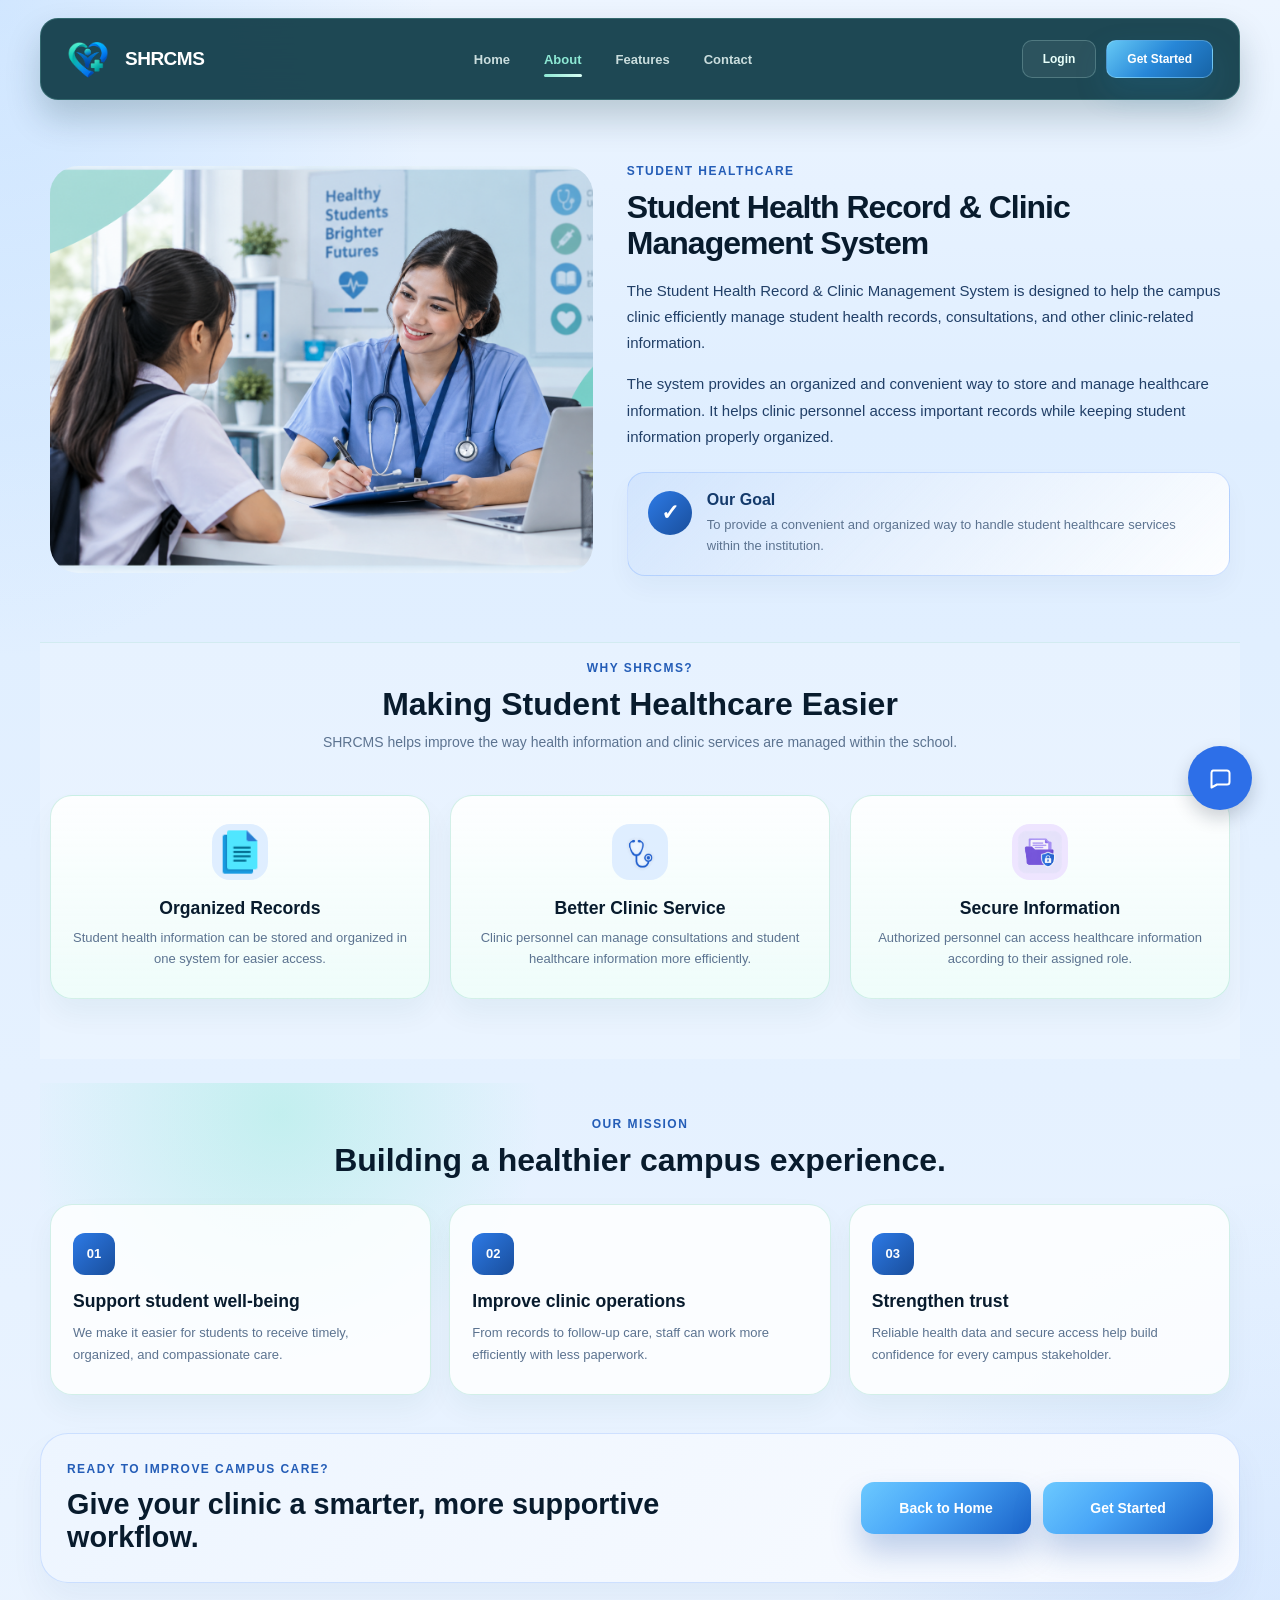
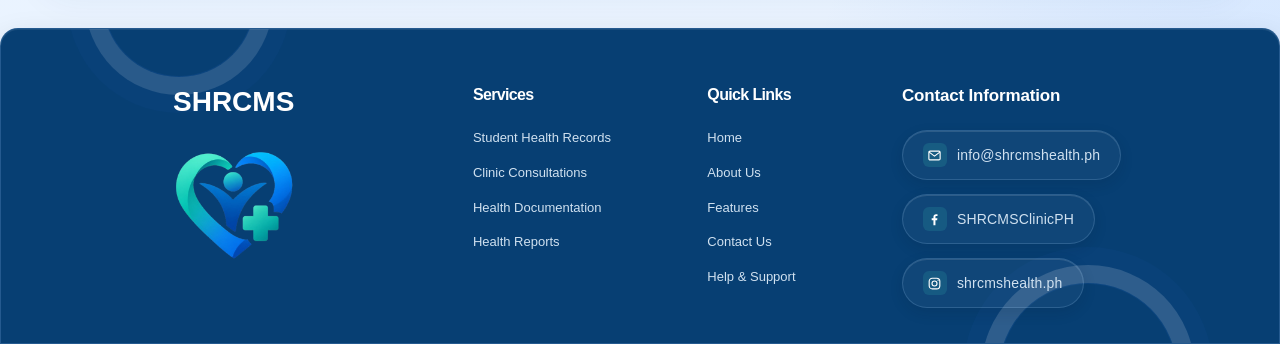
==== commit 54e7fbbe: "hekhok" ====
--- a/html/about.html
+++ b/html/about.html
@@ -302,25 +302,29 @@
 
                 <p>
                     <span class="footer-contact-icon">
-                <img src="../image/email.png" alt="">
-            </span>
-                    <a href="mailto:clinic@school.edu.ph">
-                        clinic@school.edu.ph
+                        <img src="../image/footer-email-icon.svg" alt="">
+                    </span>
+                    <a href="mailto:info@shrcmshealth.ph">
+                        info@shrcmshealth.ph
                     </a>
                 </p>
 
                 <p>
                     <span class="footer-contact-icon">
-                <img src="../image/location (2).png" alt="">
-            </span>
-                    <span>Campus Clinic</span>
+                        <img src="../image/facebook-icon.svg" alt="">
+                    </span>
+                    <a href="https://www.facebook.com/SHRCMSClinicPH" target="_blank" rel="noopener noreferrer">
+                        SHRCMSClinicPH
+                    </a>
                 </p>
 
                 <p>
                     <span class="footer-contact-icon">
-                <img src="../image/contact.png" alt="">
-            </span>
-                    <a href="contact.html">Contact the Clinic</a>
+                        <img src="../image/instagram-icon.svg" alt="">
+                    </span>
+                    <a href="https://www.instagram.com/shrcmshealth.ph/" target="_blank" rel="noopener noreferrer">
+                        shrcmshealth.ph
+                    </a>
                 </p>
             </div>
 
@@ -331,27 +335,48 @@
     <button class="back-to-top" type="button" aria-label="Back to top" aria-hidden="true" tabindex="-1">
         ↑
     </button>
-    <div class="social-float">
-        <div class="social-links" id="social-links" aria-hidden="true">
-            <a href="https://www.facebook.com/rayj.aledo.1" target="_blank" rel="noopener noreferrer"
-                aria-label="Facebook" tabindex="-1">
-                <svg viewBox="0 0 24 24" aria-hidden="true"><path d="M13.4 21v-8h2.7l.4-3.1h-3.1v-2c0-.9.3-1.5 1.6-1.5h1.7V3.6c-.3 0-1.3-.1-2.4-.1-2.4 0-4.1 1.5-4.1 4.2v2.3H7.5V13h2.7v8h3.2Z"/></svg>
-            </a>
-            <a href="https://www.instagram.com/ray_xxyz09/" target="_blank" rel="noopener noreferrer"
-                aria-label="Instagram" tabindex="-1">
-                <svg viewBox="0 0 24 24" aria-hidden="true"><rect x="3.5" y="3.5" width="17" height="17" rx="5"/><circle cx="12" cy="12" r="4"/><circle class="social-icon-dot" cx="17.7" cy="6.7" r="1"/></svg>
-            </a>
-            <a href="mailto:rayjaledo60@gmail.com" aria-label="Email" tabindex="-1">
-                <svg viewBox="0 0 24 24" aria-hidden="true"><rect x="3" y="5" width="18" height="14" rx="2"/><path d="m4 7 8 6 8-6"/></svg>
-            </a>
-        </div>
-        <button class="social-toggle" type="button" aria-label="Open social links" aria-expanded="false"
-            aria-controls="social-links">
-            <svg class="social-chat-icon" viewBox="0 0 24 24" aria-hidden="true"><path d="M5 4.5h14a2.5 2.5 0 0 1 2.5 2.5v9a2.5 2.5 0 0 1-2.5 2.5H9l-5.5 3v-15A2.5 2.5 0 0 1 5 4.5Z"/></svg>
-            <svg class="social-close-icon" viewBox="0 0 24 24" aria-hidden="true"><path d="m6 6 12 12M18 6 6 18"/></svg>
+    <div class="click-to-call-widget">
+        <section class="click-to-call-panel" id="click-to-call-panel" role="dialog"
+            aria-labelledby="click-to-call-title" aria-hidden="true" hidden>
+            <header class="click-to-call-header">
+                <span class="click-to-call-header-icon" aria-hidden="true">
+                    <svg viewBox="0 0 24 24"><path d="M5 4.5h14a2.5 2.5 0 0 1 2.5 2.5v9a2.5 2.5 0 0 1-2.5 2.5H9l-5.5 3v-15A2.5 2.5 0 0 1 5 4.5Z"/></svg>
+                </span>
+                <h2 id="click-to-call-title">SHRCMS Click2Message</h2>
+                <button class="click-to-call-close" type="button" aria-label="Close call form">×</button>
+            </header>
+            <div class="click-to-call-form">
+                <div class="click-to-call-name-fields">
+                    <div>
+                        <label for="call-first-name">FIRST NAME <span aria-hidden="true">*</span></label>
+                        <input id="call-first-name" name="firstName" type="text" autocomplete="given-name"
+                            placeholder="Juan" required>
+                    </div>
+                    <div>
+                        <label for="call-last-name">LAST NAME <span aria-hidden="true">*</span></label>
+                        <input id="call-last-name" name="lastName" type="text" autocomplete="family-name"
+                            placeholder="dela Cruz" required>
+                    </div>
+                </div>
+                <label for="call-mobile-number">MOBILE NUMBER <span aria-hidden="true">*</span></label>
+                <input id="call-mobile-number" name="mobileNumber" type="tel" autocomplete="tel"
+                    placeholder="09XXXXXXXXX" required>
+                <label for="call-email">EMAIL ADDRESS</label>
+                <input id="call-email" name="email" type="email" autocomplete="email"
+                    placeholder="name@example.com">
+                <label for="call-concern">CONCERN / REMARKS</label>
+                <textarea id="call-concern" name="concern" rows="3"
+                    placeholder="Briefly describe your concern..."></textarea>
+                <a class="click-to-call-message" href="mailto:clinic@school.edu.ph">Send a Message</a>
+            </div>
+        </section>
+        <button class="click-to-call-toggle" type="button" aria-label="Open Click2Message form"
+            aria-expanded="false" aria-controls="click-to-call-panel">
+            <svg viewBox="0 0 24 24" aria-hidden="true"><path d="M5 4.5h14a2.5 2.5 0 0 1 2.5 2.5v9a2.5 2.5 0 0 1-2.5 2.5H9l-5.5 3v-15A2.5 2.5 0 0 1 5 4.5Z"/></svg>
         </button>
     </div>
     <script src="../js/back-to-top.js" defer></script>
+    <script src="../js/click-to-call.js" defer></script>
 
 </body>
 
--- a/css/style.css
+++ b/css/style.css
@@ -1311,8 +1311,14 @@
 .social-float {
     position: fixed;
     right: 28px;
-    bottom: 96px;
+    bottom: 166px;
     z-index: 21;
+}
+
+@media (max-width: 500px) {
+    .social-float {
+        right: 14px;
+    }
 }
 
 .social-toggle,
@@ -1415,6 +1421,199 @@
 
 .social-toggle:focus-visible,
 .social-links a:focus-visible {
+    outline: 3px solid rgba(45, 111, 232, 0.45);
+    outline-offset: 3px;
+}
+
+.click-to-call-widget {
+    position: fixed;
+    right: 28px;
+    bottom: 90px;
+    z-index: 22;
+}
+
+@media (max-width: 500px) {
+    .click-to-call-widget {
+        right: 14px;
+    }
+}
+
+.click-to-call-toggle {
+    display: flex;
+    width: 64px;
+    height: 64px;
+    align-items: center;
+    justify-content: center;
+    color: var(--white);
+    background: #2d6fe8;
+    border: 0;
+    border-radius: 50%;
+    box-shadow: 0 8px 18px rgba(8, 27, 45, 0.2);
+    cursor: pointer;
+    transition: background-color 0.2s ease, transform 0.2s ease;
+}
+
+.click-to-call-toggle:hover {
+    background: #1b4b87;
+    transform: translateY(-2px);
+}
+
+.click-to-call-toggle svg,
+.click-to-call-header-icon svg {
+    width: 24px;
+    height: 24px;
+    fill: none;
+    stroke: currentColor;
+    stroke-linecap: round;
+    stroke-linejoin: round;
+    stroke-width: 2;
+}
+
+.click-to-call-toggle:focus-visible,
+.click-to-call-close:focus-visible {
+    outline: 3px solid rgba(45, 111, 232, 0.45);
+    outline-offset: 3px;
+}
+
+.click-to-call-panel {
+    position: absolute;
+    right: 0;
+    bottom: calc(100% + 14px);
+    width: min(370px, calc(100vw - 32px));
+    max-height: min(680px, calc(100vh - 110px));
+    overflow-y: auto;
+    color: var(--emerald-900);
+    background: #fff;
+    border: 1px solid rgba(16, 47, 79, 0.12);
+    border-radius: 18px;
+    box-shadow: 0 18px 48px rgba(8, 27, 45, 0.24);
+}
+
+.click-to-call-panel[hidden] {
+    display: none;
+}
+
+.click-to-call-header {
+    position: sticky;
+    top: 0;
+    z-index: 1;
+    display: flex;
+    min-height: 60px;
+    align-items: center;
+    gap: 10px;
+    padding: 10px 16px;
+    background: #fff;
+    border-bottom: 4px solid #2d6fe8;
+}
+
+.click-to-call-header-icon {
+    display: flex;
+    width: 32px;
+    height: 32px;
+    flex: 0 0 32px;
+    align-items: center;
+    justify-content: center;
+    color: #fff;
+    background: #2d6fe8;
+    border-radius: 50%;
+}
+
+.click-to-call-header-icon svg {
+    width: 17px;
+    height: 17px;
+}
+
+.click-to-call-header h2 {
+    flex: 1;
+    color: var(--emerald-800);
+    font-size: 15px;
+}
+
+.click-to-call-close {
+    width: 32px;
+    height: 32px;
+    color: var(--emerald-700);
+    background: transparent;
+    border: 0;
+    font-size: 24px;
+    line-height: 1;
+    cursor: pointer;
+}
+
+.click-to-call-form {
+    display: flex;
+    flex-direction: column;
+    gap: 8px;
+    padding: 14px;
+}
+
+.click-to-call-name-fields {
+    display: grid;
+    grid-template-columns: repeat(2, minmax(0, 1fr));
+    gap: 8px;
+}
+
+.click-to-call-name-fields > div {
+    display: flex;
+    min-width: 0;
+    flex-direction: column;
+    gap: 6px;
+}
+
+.click-to-call-form label {
+    color: var(--emerald-800);
+    font-size: 10px;
+    font-weight: 700;
+    letter-spacing: 0.04em;
+}
+
+.click-to-call-form label span {
+    color: #d33;
+}
+
+.click-to-call-form input,
+.click-to-call-form textarea {
+    width: 100%;
+    min-width: 0;
+    padding: 9px 10px;
+    color: var(--emerald-900);
+    background: #f5f8fb;
+    border: 1px solid #cbd9e6;
+    border-radius: 6px;
+    font: inherit;
+    font-size: 12px;
+}
+
+.click-to-call-form textarea {
+    min-height: 68px;
+    resize: vertical;
+}
+
+.click-to-call-form input:focus,
+.click-to-call-form textarea:focus {
+    outline: 3px solid rgba(45, 111, 232, 0.16);
+    border-color: var(--emerald-600);
+}
+
+.click-to-call-message {
+    display: flex;
+    min-height: 42px;
+    align-items: center;
+    justify-content: center;
+    color: #fff;
+    background: #2d6fe8;
+    border-radius: 6px;
+    font-size: 13px;
+    font-weight: 700;
+    text-decoration: none;
+    transition: background-color 0.2s ease;
+}
+
+.click-to-call-message:hover {
+    background: #1b4b87;
+}
+
+.click-to-call-message:focus-visible {
     outline: 3px solid rgba(45, 111, 232, 0.45);
     outline-offset: 3px;
 }
@@ -1689,8 +1888,7 @@
     box-shadow: 0 16px 32px rgba(15, 48, 94, 0.06);
 }
 
-.contact-details h2,
-.contact-form h2 {
+.contact-details h2 {
     color: var(--emerald-900);
     font-size: clamp(1.7rem, 2.2vw, 2.3rem);
     letter-spacing: -0.6px;
@@ -1739,16 +1937,54 @@
     margin: 2px 0 5px;
 }
 
-.contact-form {
-    max-width: 820px;
-    margin: 30px auto 0;
-    display: flex;
-    flex-direction: column;
-    padding: 32px;
-    background: rgba(255, 255, 255, 0.88);
-    border: 1px solid rgba(111, 196, 176, 0.38);
-    border-radius: 24px;
-    box-shadow: 0 18px 38px rgba(15, 82, 72, 0.08);
+.contact-social-links {
+    display: flex;
+    gap: 10px;
+    margin-top: 16px;
+}
+
+.contact-social-links a {
+    display: flex;
+    width: 40px;
+    height: 40px;
+    align-items: center;
+    justify-content: center;
+    color: var(--white);
+    background: #0d438f;
+    border: 1px solid rgba(255, 255, 255, 0.3);
+    border-radius: 50%;
+    box-shadow: 0 4px 10px rgba(8, 27, 45, 0.16);
+    transition: background-color 0.2s ease, transform 0.2s ease;
+}
+
+.contact-social-links a:hover {
+    background: #0b3546;
+    transform: translateY(-2px);
+}
+
+.contact-social-links svg {
+    width: 19px;
+    height: 19px;
+    fill: none;
+    stroke: currentColor;
+    stroke-linecap: round;
+    stroke-linejoin: round;
+    stroke-width: 1.8;
+}
+
+.contact-social-links a:first-child svg {
+    fill: currentColor;
+    stroke: none;
+}
+
+.contact-social-links .social-icon-dot {
+    fill: currentColor;
+    stroke: none;
+}
+
+.contact-social-links a:focus-visible {
+    outline: 3px solid rgba(45, 111, 232, 0.45);
+    outline-offset: 3px;
 }
 
 .clinic-card {
@@ -1838,94 +2074,6 @@
     outline-offset: 3px;
 }
 
-.contact-form .contact-label {
-    margin-bottom: 10px;
-}
-
-.contact-form h2 {
-    font-size: 1.65rem;
-    margin-bottom: 8px;
-}
-
-.form-note,
-.form-disclaimer {
-    color: var(--muted);
-    font-size: 12px;
-    line-height: 1.6;
-}
-
-.form-note {
-    margin-bottom: 22px;
-}
-
-.contact-form label {
-    color: var(--emerald-900);
-    font-size: 13px;
-    font-weight: 700;
-    margin: 0 0 7px;
-}
-
-.contact-form input,
-.contact-form select,
-.contact-form textarea {
-    width: 100%;
-    margin-bottom: 17px;
-    padding: 12px 14px;
-    color: var(--emerald-900);
-    background: #fbfffd;
-    border: 1px solid #cfe7df;
-    border-radius: 10px;
-    font: inherit;
-    font-size: 14px;
-}
-
-.contact-form textarea {
-    min-height: 130px;
-    resize: vertical;
-}
-
-.contact-form input:focus,
-.contact-form select:focus,
-.contact-form textarea:focus {
-    outline: 3px solid rgba(24, 184, 154, 0.16);
-    border-color: var(--emerald-600);
-}
-
-.contact-submit {
-    display: inline-flex;
-    align-items: center;
-    justify-content: center;
-    gap: 12px;
-    padding: 14px 20px;
-    color: var(--white);
-    background: linear-gradient(135deg, #2d7ae6, #194e9c);
-    border: 0;
-    border-radius: 12px;
-    box-shadow: 0 12px 22px rgba(29, 87, 183, 0.16);
-    font: inherit;
-    font-size: 14px;
-    font-weight: 800;
-    cursor: pointer;
-    transition: transform 0.2s ease, box-shadow 0.2s ease;
-}
-
-.contact-submit:hover {
-    transform: translateY(-1px);
-    box-shadow: 0 15px 26px rgba(29, 87, 183, 0.22);
-}
-
-.form-status {
-    min-height: 18px;
-    margin-top: 12px;
-    color: var(--emerald-700);
-    font-size: 13px;
-    line-height: 1.5;
-}
-
-.form-disclaimer {
-    margin-top: 8px;
-}
-
 @media (max-width: 760px) {
     .contact-layout {
         grid-template-columns: 1fr;
@@ -1941,11 +2089,6 @@
     .contact-page {
         width: calc(100% - 28px);
         margin-top: 22px;
-    }
-
-    .contact-form {
-        padding: 24px 18px;
-        border-radius: 20px;
     }
 }
 
@@ -2960,8 +3103,8 @@
 
 /* Contact Icon Background */
 .footer-contact-icon {
-    width: 20px;
-    height: 20px;
+    width: 24px;
+    height: 24px;
     flex-shrink: 0;
     display: flex;
     align-items: center;
@@ -2972,8 +3115,8 @@
 
 /* Contact Icon Image */
 .footer-contact-icon img {
-    width: 13px;
-    height: 13px;
+    width: 15px;
+    height: 15px;
     object-fit: contain;
     display: block;
 }
@@ -2989,6 +3132,20 @@
 .footer-contact h3 {
     color: #ffffff;
     margin-bottom: 8px;
+    font-size: 17px;
+    line-height: 1.35;
+    letter-spacing: -0.01em;
+}
+
+.footer-contact p {
+    align-items: center;
+    gap: 10px;
+}
+
+.footer-contact a {
+    font-size: 14px;
+    font-weight: 500;
+    line-height: 1.5;
 }
 
 /* Mobile Responsive */
